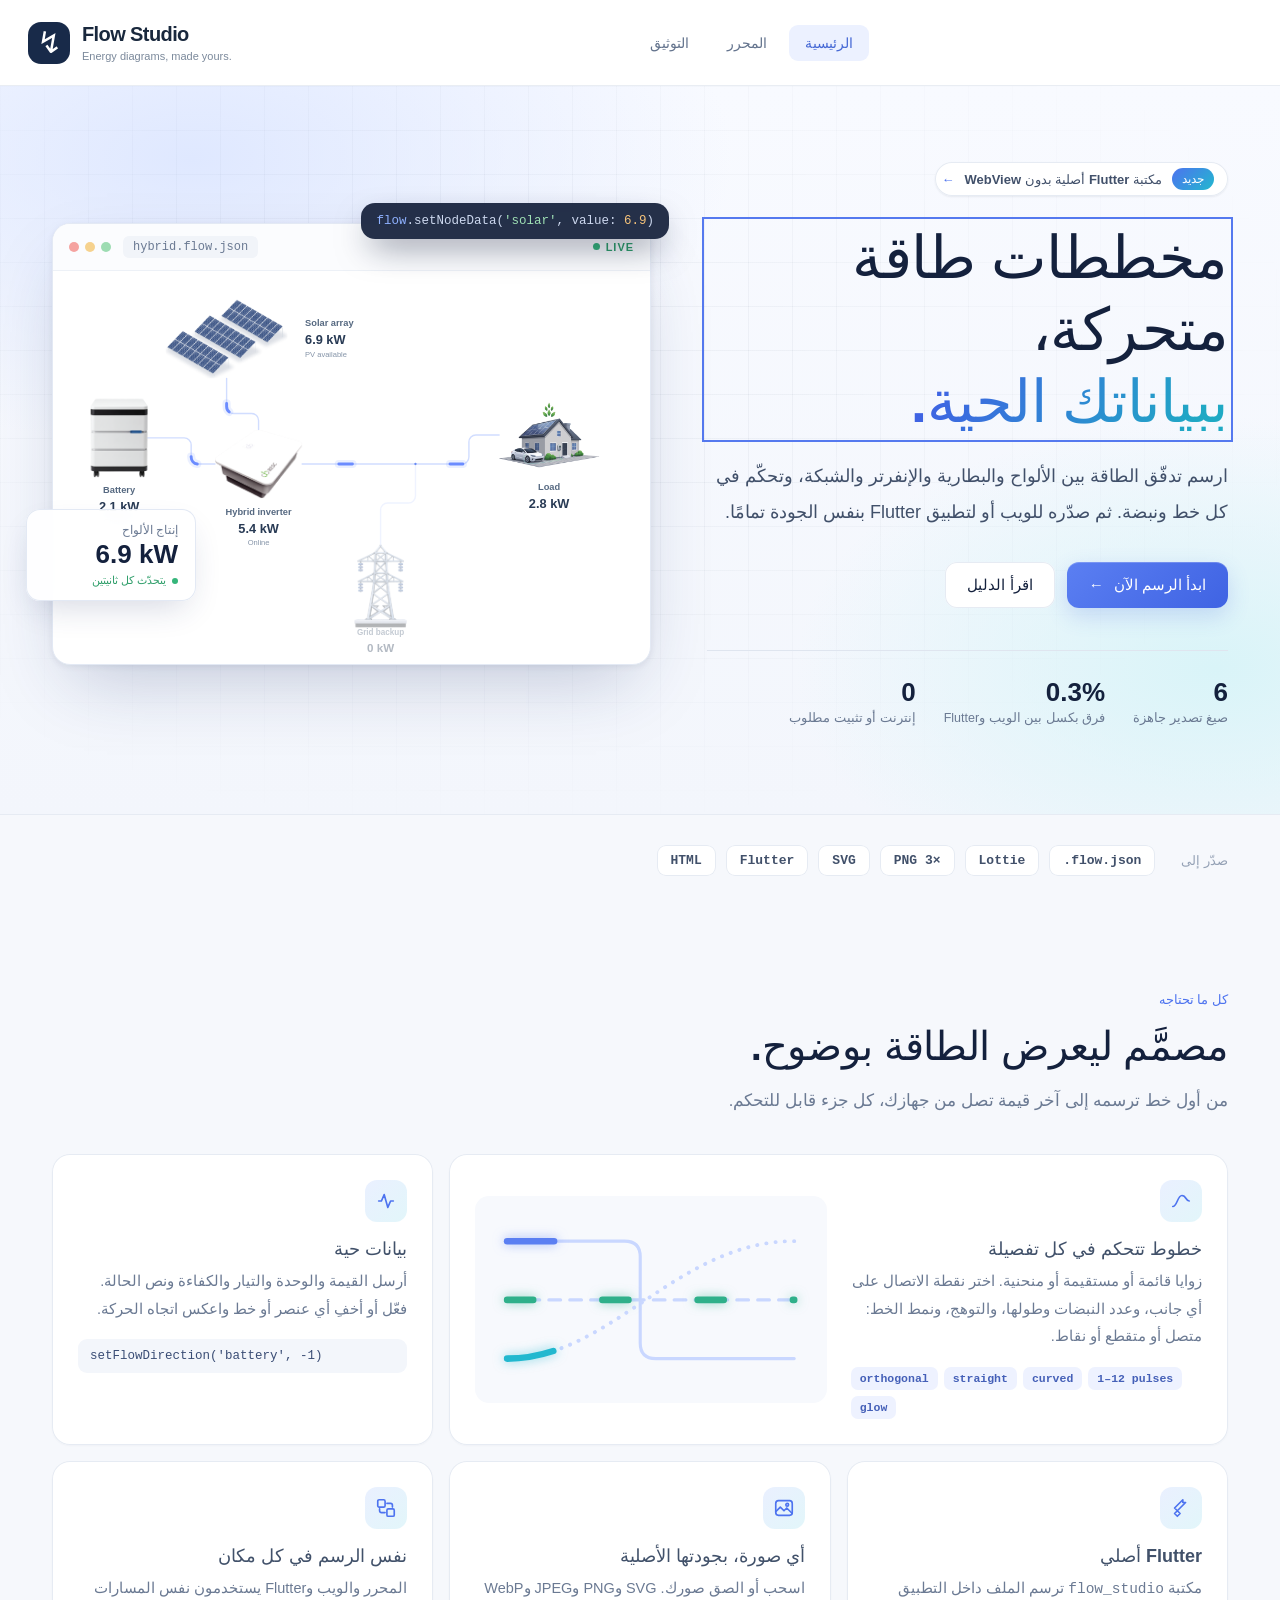
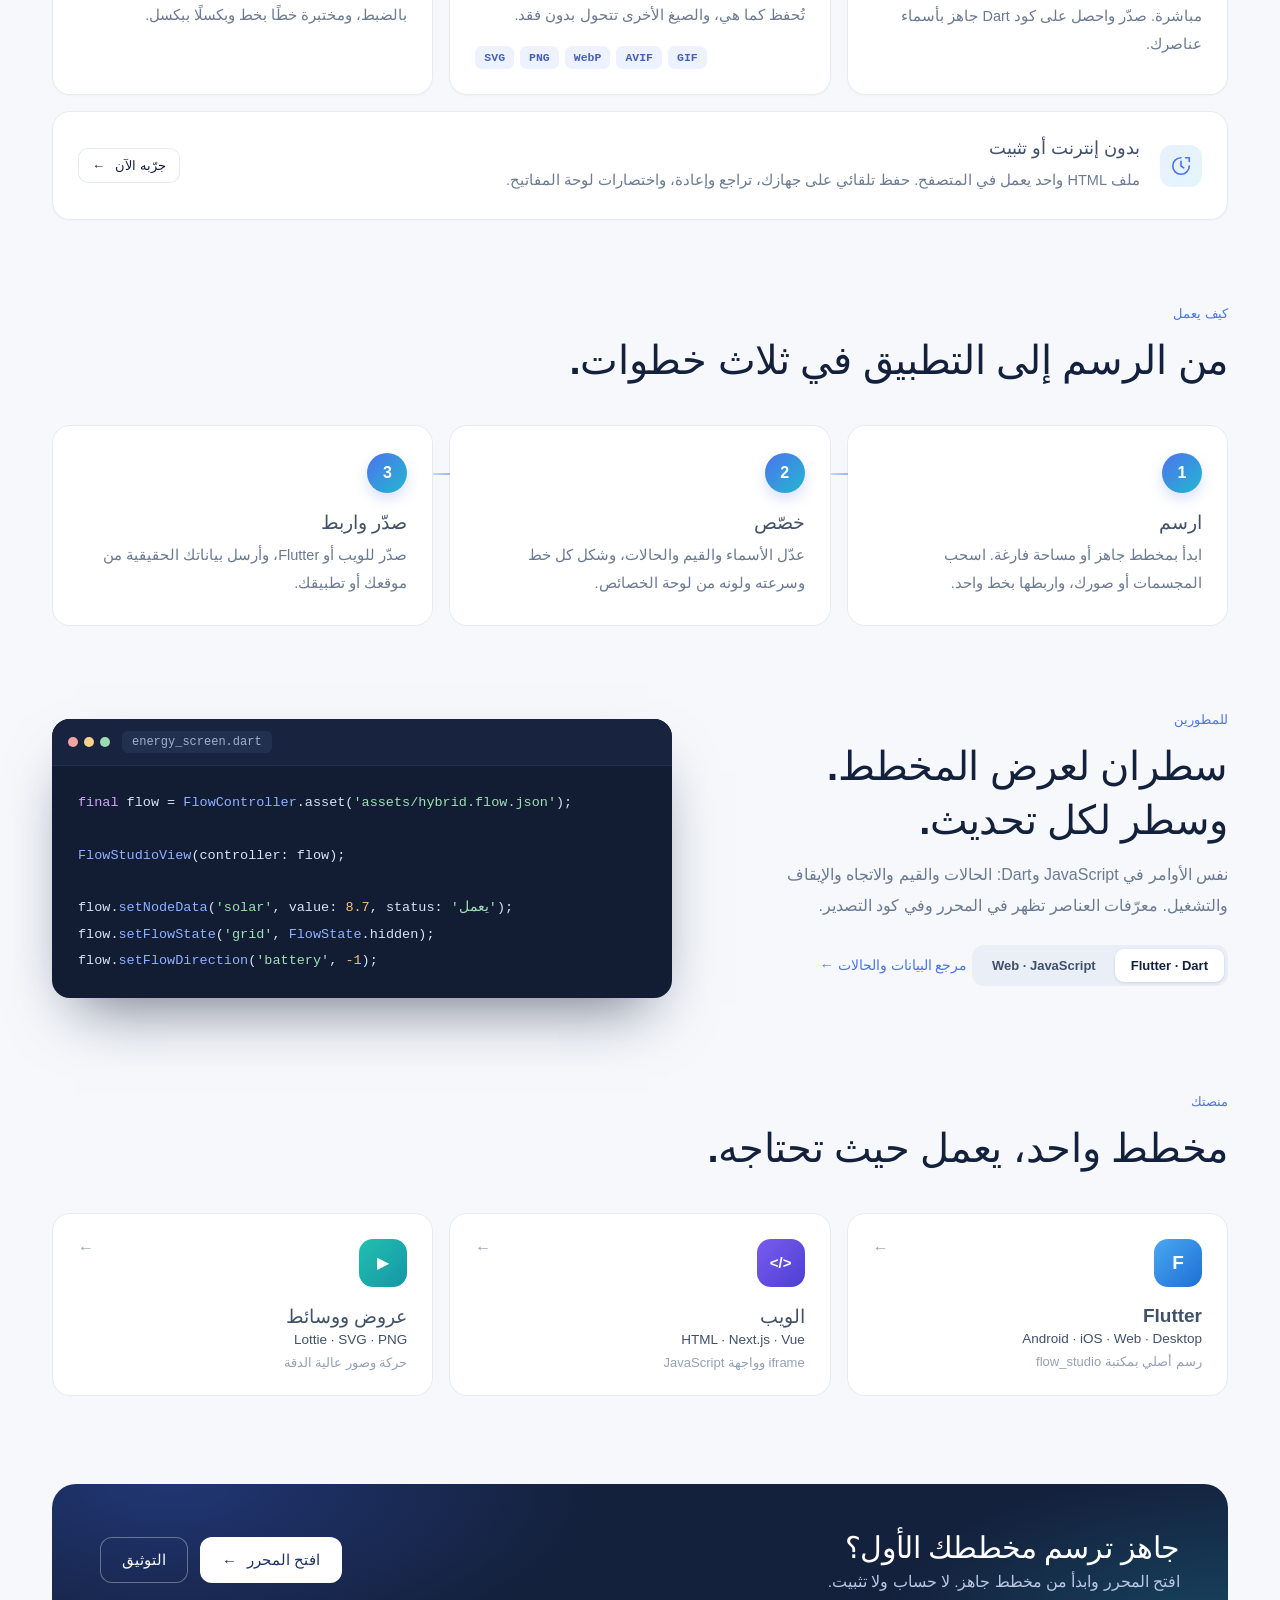
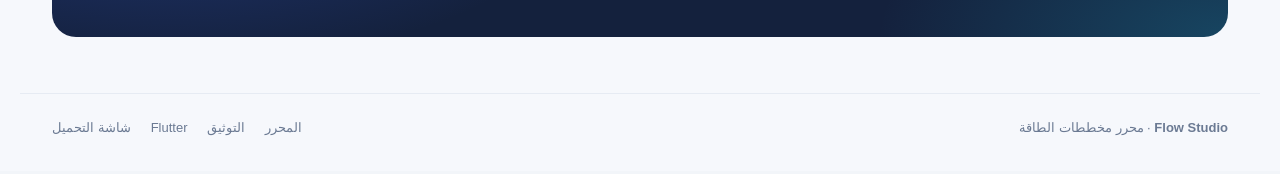
==== Flow-Studio.html @ d4673ae1 "first commit" ====
<!doctype html>
<html lang="en">
<head>
<meta charset="utf-8"><meta name="viewport" content="width=device-width,initial-scale=1">
<title>Flow Studio — Energy diagram editor</title>
<meta name="description" content="ارسم مخططات تدفق الطاقة، خصّص البيانات والحالات، وصدّرها للويب وتطبيقات Flutter.">
<style>:root{font-family:Inter,Arial,sans-serif;color:#19283d;background:#f2f5f9;font-synthesis:none;--muted:#7b899b;--blue:#5579ef;--line:#e9edf3;--shadow:0 8px 28px #2537550b}*{box-sizing:border-box}body{margin:0}button,input,select,textarea{font:inherit}button{border:0;border-radius:8px;background:#eef2f7;color:#34435a;padding:10px 14px;cursor:pointer;font-size:12px;font-weight:600;transition:background .15s}button:hover{background:#e2e8f1}button:disabled{opacity:.35;cursor:default}button.primary{background:#5579ef;color:#fff;box-shadow:0 4px 12px #5579ef29}button.primary:hover{background:#4268df}button[aria-pressed=true]{background:#e3eaff;color:#355bdd}input,select,textarea{border:1px solid #e1e7ef;border-radius:7px;padding:9px 10px;background:#fff;color:#26364d;max-width:100%;min-width:0;font-size:12px}input[type=checkbox]{accent-color:var(--blue);padding:0}input[type=color]{width:100%;height:35px;padding:4px}textarea{resize:vertical;line-height:1.65;min-height:85px}input:focus,select:focus,textarea:focus{outline:2px solid #5579ef66;outline-offset:1px}:focus-visible{outline:2px solid var(--blue);outline-offset:3px}.app-header{height:86px;background:#fff;display:flex;align-items:center;justify-content:space-between;padding:0 28px;border-bottom:1px solid var(--line);gap:20px}.brand{display:flex;gap:12px;align-items:center}.brand-mark{height:42px;width:42px;background:#182a49;color:white;display:grid;place-items:center;border-radius:13px;font-size:30px}.brand strong{display:block;font-size:20px;letter-spacing:-.6px}.brand span:not(.brand-mark){display:block;font-size:11px;color:var(--muted);margin-top:4px}.header-actions{display:flex;align-items:center;gap:10px}.save-status{font-size:11px;color:var(--muted);margin-right:8px}.workspace{display:grid;grid-template-columns:224px minmax(440px,1fr) 258px;max-width:1900px;margin:auto;min-height:calc(100vh - 86px)}.library-panel,.inspector-panel{padding:26px 18px;background:#fff}.library-panel{border-right:1px solid var(--line)}.inspector-panel{border-left:1px solid var(--line)}.panel-heading{margin:0 0 23px}.eyebrow{display:block;font-size:9px;font-weight:700;color:#8b98ab;letter-spacing:1.8px;margin-bottom:9px}h2{font-size:19px;letter-spacing:-.4px;margin:0 0 8px}h3{font-size:12px;margin:0;color:#41516a}.panel-heading p{font-size:11px;color:var(--muted);line-height:1.7;margin:0}.palette{display:grid;grid-template-columns:1fr 1fr;gap:8px}.palette-item{padding:10px 6px 8px;background:#f5f7fa;border-radius:10px;display:flex;flex-direction:column;align-items:center;gap:8px;color:#54637a;font-size:10px;min-height:93px}.palette-item:hover{background:#edf2ff}.palette-item img{width:60px;height:52px;object-fit:contain}.wide{width:100%;margin-top:9px}.subtle{background:#edf2ff;color:#5572ce}.divider{height:1px;background:var(--line);margin:23px 0}.field{display:flex;flex-direction:column;gap:7px;font-size:11px;color:#7a879b;margin-bottom:14px}.field input,.field select,.field textarea{width:100%}.section-head{display:flex;justify-content:space-between;align-items:center;margin-bottom:12px}.section-head span{background:#f0f3f7;color:#8490a1;font-size:10px;padding:3px 6px;border-radius:4px}.layer-list{display:flex;flex-direction:column;gap:3px;max-height:340px;overflow:auto}.layer-row{display:flex;align-items:center;gap:8px;background:transparent;text-align:left;padding:9px 7px;font-size:11px;font-weight:400}.layer-row.active{background:#edf2ff;color:#4466c3}.layer-dot{width:7px;height:7px;border-radius:50%;background:#7494f5;flex:none}.layer-dot.inactive{background:#a5aebd}.layer-dot.hidden{background:transparent;border:1px solid #b7c2d0}.layer-row span:last-child{margin-left:auto;color:#9ca7b7;font-size:10px}.library-note{background:#f5f7fa;border-radius:9px;padding:13px;margin-top:24px;font-size:10px;color:#7b899a;line-height:1.8}.library-note b{color:#617086;font-weight:600}.library-note p{margin:6px 0 0}.center-panel{padding:27px 24px}.canvas-heading{display:flex;justify-content:space-between;align-items:center;margin-bottom:24px}.canvas-heading .eyebrow{margin-bottom:5px}.canvas-heading input{border:0;background:transparent;font-size:22px;font-weight:700;letter-spacing:-.6px;padding:0;width:350px;max-width:100%}.offline{font-size:10px;display:flex;align-items:center;gap:6px;color:#7a889a;white-space:nowrap}.offline i{width:6px;height:6px;background:#4bb390;border-radius:50%}.canvas-tools{display:flex;align-items:center;justify-content:space-between;background:#fff;padding:11px 12px;border-radius:12px 12px 0 0;gap:10px;box-shadow:var(--shadow);border-bottom:1px solid #f0f3f7}.tool-group{display:flex;gap:6px;align-items:center}.tool-group button{padding:8px 10px;background:#f5f7fa;font-size:11px}.tool-group button[aria-pressed=true]{background:#e8eeff;color:#4266d3}.tool-separator{height:21px;width:1px;background:#e9edf3;margin:0 5px}.check{display:flex;align-items:center;gap:5px;font-size:10px;color:#7c899c;white-space:nowrap}.tool-group select{border:0;background:#f5f7fa;padding:7px 4px;font-size:10px}.stage-scroll{overflow:auto;background:#fff;min-height:260px;max-height:calc(100vh - 300px);padding:12px}.stage-size{min-width:100%;position:relative}#canvas{width:100%;height:auto;display:block;touch-action:pan-x pan-y pinch-zoom;user-select:none;overflow:visible}#canvas [data-node]{cursor:grab;touch-action:none}#canvas [data-waypoint]{touch-action:none}#canvas [data-node]:active{cursor:grabbing}#canvas [data-edge]{cursor:pointer}.canvas-footer{display:flex;align-items:center;gap:15px;font-size:10px;color:#8a97a9;background:#fff;border-radius:0 0 12px 12px;padding:11px 16px;box-shadow:var(--shadow)}.canvas-footer #hint{flex:1}.canvas-footer button{padding:4px 6px;background:transparent;font-size:10px;color:#5873bc}.feature-strip{display:flex;justify-content:space-between;gap:14px;margin-top:27px}.feature-strip>div{display:grid;grid-template-columns:26px 1fr;column-gap:9px;align-items:center}.feature-strip span{grid-row:1/3;font-size:10px;color:#7390d7;background:#e8eefb;width:26px;height:26px;display:grid;place-items:center;border-radius:8px}.feature-strip b{font-size:10px;font-weight:600;color:#6c7c93}.feature-strip small{font-size:9px;margin-top:4px;color:#97a3b3}.inspector-empty{color:#9aa6b6;text-align:center;padding:35px 10px;line-height:1.8;font-size:12px}.inspector-empty .empty-icon{display:block;font-size:36px;color:#bdc9df;margin-bottom:16px}.field-grid{display:grid;grid-template-columns:1fr 1fr;gap:0 10px}.inspector-section{border-top:1px solid var(--line);padding-top:18px;margin-top:19px}.inspector-section h3{margin-bottom:16px}.inspector-actions{display:flex;gap:7px;flex-wrap:wrap;margin-top:20px}.danger{background:#fff0ef;color:#c57368}.inspector-help{font-size:10px;color:#8c99ac;line-height:1.7}.swatch-row{display:flex;gap:6px}.state-buttons{display:flex;gap:4px;margin-bottom:16px}.state-buttons button{flex:1;padding:8px 3px;font-size:10px}.inline-info{padding:11px;background:#f6f8fc;border-radius:8px;color:#8b97aa;font-size:10px;line-height:1.7}dialog{border:0;border-radius:18px;box-shadow:0 20px 100px #15264b33;padding:26px;max-width:550px;width:calc(100% - 32px);color:#253751}dialog::backdrop{background:#14244166;backdrop-filter:blur(4px)}.dialog-head{display:flex;justify-content:space-between;align-items:flex-start;gap:16px}.dialog-head button{padding:3px 9px;font-size:20px;background:#f5f7fa}.dialog-head h2{font-size:23px}.dialog-note{font-size:12px;color:#8b98aa;line-height:1.7;margin:8px 0 18px}.export-options{display:flex;flex-direction:column;gap:8px}.export-options>button{display:flex;align-items:center;gap:13px;text-align:left;padding:13px;background:#f5f7fb}.export-options b{display:block;font-size:12px;font-weight:600}.export-options small{display:block;font-size:10px;color:#8b98ab;margin-top:5px}.export-options>button>span:last-child{margin-left:auto;color:#8b98ab}.file-badge{border-radius:8px;font-size:9px;width:43px;height:40px;display:grid;place-items:center;flex:none}.blue{background:#e6edff;color:#5579e7}.purple{background:#eee8fc;color:#8f70c0}.green{background:#e6f5ed;color:#5e9c7a}.orange{background:#fff1dd;color:#be9052}.gray{background:#e6ecf2;color:#7991ab}.cyan{background:#e0f4fa;color:#3f8fae}.code-dialog{max-width:680px}.code-dialog .code-card{margin:14px 0 0}.code-dialog .code-card pre{max-height:300px;overflow:auto}.dialog-note code{font-size:11px;background:#f0f3f7;padding:1px 5px;border-radius:4px;color:#4b5b72}.export-settings{display:grid;grid-template-columns:1fr 1fr;gap:14px;margin-top:20px}.fine-print{font-size:10px;line-height:1.75;color:#96a0af;margin:17px 0 0}.dialog-actions{display:flex;justify-content:flex-end;gap:8px;margin-top:20px}#confirm-dialog p{font-size:13px;line-height:1.7;color:#8090a3}#toast{position:fixed;bottom:24px;left:50%;transform:translate(-50%,12px);max-width:calc(100vw - 32px);padding:12px 20px;border-radius:10px;background:#213653;color:white;font-size:12px;opacity:0;pointer-events:none;transition:.2s;box-shadow:0 7px 20px #1e31452a;z-index:10}#toast.visible{opacity:1;transform:translate(-50%,0)}@media(min-width:1600px){.workspace{grid-template-columns:250px minmax(600px,1fr) 290px}.center-panel{padding:32px}.stage-scroll{max-height:none}}@media(max-width:1100px){.workspace{grid-template-columns:180px minmax(380px,1fr) 224px}.library-panel,.inspector-panel{padding:22px 13px}.center-panel{padding:23px 16px}.offline{display:none}.tool-group{gap:3px}.tool-group button{padding:8px}.feature-strip small{display:none}.canvas-footer #hint{font-size:9px}.canvas-heading input{font-size:19px;width:100%}.app-header{padding:0 20px}.save-status{display:none}}@media(max-width:860px){.workspace{grid-template-columns:170px minmax(0,1fr)}.inspector-panel{grid-column:1/-1;border-left:0;border-top:1px solid var(--line)}#inspector{max-width:650px;margin:auto}.inspector-panel .panel-heading{margin:auto auto 20px;max-width:650px}.stage-scroll{max-height:none}.feature-strip{margin-top:18px}.header-actions button{font-size:10px;padding:9px 10px}.brand span:not(.brand-mark){display:none}.brand strong{font-size:18px}.app-header{height:72px}.canvas-tools{flex-wrap:wrap}.workspace{min-height:calc(100vh - 72px)}}@media(max-width:560px){.app-header{padding:12px;height:auto;align-items:center;gap:9px;flex-wrap:wrap}.brand-mark{height:32px;width:32px;font-size:24px;border-radius:10px}.brand strong{font-size:17px}.brand{gap:8px}.header-actions{gap:4px;margin-left:auto}.header-actions button{padding:8px;font-size:9px}.workspace{display:flex;flex-direction:column}.center-panel{order:0;padding:18px 10px}.library-panel{order:1;padding:18px;border-top:1px solid var(--line);border-right:0}.inspector-panel{order:2;padding:22px 18px}.palette{grid-template-columns:repeat(4,1fr)}.palette-item{min-height:80px;padding:8px}.palette-item img{height:43px;width:50px}.library-panel .panel-heading{margin-bottom:15px}.layer-list{max-height:210px}.library-note{display:none}.canvas-heading{margin-bottom:15px}.canvas-heading input{font-size:18px}.canvas-tools{padding:9px 8px}.stage-scroll{padding:4px;min-height:0}.canvas-footer{padding:10px 9px;gap:7px}.canvas-footer #hint{line-height:1.5}.canvas-footer button{max-width:73px;line-height:1.4}.feature-strip{display:none}.field-grid{gap:0 12px}.export-options small{font-size:9px}dialog{padding:21px}.eyebrow{font-size:8px}}@media(prefers-reduced-motion:reduce){*{transition:none!important}}

/* ---------- Editor workspace: three fixed panels that scroll independently ---------- */
.workspace{grid-template-columns:252px minmax(0,1fr) 312px;max-width:none;height:calc(100vh - 86px);min-height:600px}
.library-panel,.inspector-panel{padding:0;display:flex;flex-direction:column;min-height:0}
.panel-scroll{flex:1;min-height:0;overflow:auto;padding:16px 16px 28px;scrollbar-width:thin}
.panel-tabs{display:flex;gap:2px;padding:10px 12px 0;border-bottom:1px solid var(--line);flex:none}
.panel-tabs button{flex:1;background:transparent;border-radius:8px 8px 0 0;padding:10px 6px 11px;color:#7d8aa0;font-size:12px;position:relative}
.panel-tabs button:hover{background:#f5f7fb;color:#3d4f6b}
.panel-tabs button[aria-selected=true]{color:#2f56d6}
.panel-tabs button[aria-selected=true]::after{content:"";position:absolute;left:10px;right:10px;bottom:-1px;height:2px;border-radius:2px;background:#4d73ef}
.count{display:inline-block;min-width:18px;padding:1px 5px;margin-left:3px;border-radius:9px;background:#eef2f7;color:#7d8aa0;font-size:10px}
.pane-heading{font-size:10px;letter-spacing:1.2px;text-transform:uppercase;color:#8c99ad;margin:22px 0 10px;font-weight:700}
.pane-heading:first-child{margin-top:4px}
.pane-help{font-size:11px;color:#8c99ad;line-height:1.7;margin:14px 2px 0}
.palette{gap:8px}
.palette-item{min-height:86px;border:1px solid transparent;background:#f6f8fb}
.palette-item:hover{background:#eef3ff;border-color:#d7e1ff}
.palette-item span{font-weight:600}
.dropzone{width:100%;margin-top:12px;display:grid;grid-template-columns:34px 1fr;grid-template-rows:auto auto;column-gap:10px;row-gap:3px;align-items:center;text-align:left;padding:13px;border:1.5px dashed #c8d5f3;background:#f7f9ff;color:#3d5bc5;border-radius:11px}
.dropzone:hover{background:#eef3ff;border-color:#9fb4ef}
.dropzone-icon{grid-row:1/3;width:34px;height:34px;border-radius:9px;background:#e3eaff;display:grid;place-items:center;font-size:16px}
.dropzone b{font-size:12px}.dropzone small{font-size:10px;color:#8592a8;font-weight:400;line-height:1.5}
.row-control{display:flex;gap:6px}.row-control select{flex:1;min-width:0}.row-control button{flex:none}
/* Layers */
.layer-list{max-height:none;gap:2px}
.layer-row{display:flex;align-items:center;gap:2px;border-radius:8px;padding:0}
.layer-row:hover{background:#f5f7fb}
.layer-row.active{background:#edf2ff}
.layer-state{flex:none;width:26px;height:30px;padding:0;background:transparent;display:grid;place-items:center}
.layer-state::before{content:"";width:8px;height:8px;border-radius:50%;background:#5b80f3;box-shadow:0 0 0 3px #5b80f322}
.layer-state.inactive::before{background:#a5aebd;box-shadow:none}
.layer-state.hidden::before{background:transparent;border:1.5px solid #b7c2d0;box-shadow:none}
.layer-state:hover{background:#e7edf8}
.layer-name{flex:1;min-width:0;display:flex;align-items:center;gap:7px;background:transparent;text-align:left;padding:8px 6px;font-size:12px;font-weight:500;color:#34435a}
.layer-name span:nth-child(2){flex:1;min-width:0;overflow:hidden;text-overflow:ellipsis;white-space:nowrap}
.layer-name small{color:#9ca7b7;font-size:10px;font-weight:400;max-width:70px;overflow:hidden;text-overflow:ellipsis;white-space:nowrap}
.layer-icon{color:#9fb0c9;font-size:10px;width:12px;text-align:center}
.layer-row.active .layer-name{color:#2f56d6}
/* Canvas */
.center-panel{display:flex;flex-direction:column;min-height:0;padding:14px 16px 14px;min-width:0}
.canvas-tools{flex-wrap:wrap;padding:8px 10px;border-radius:12px 12px 0 0;row-gap:8px}
.tool-group{flex-wrap:wrap}
.title-input{border:1px solid transparent;background:transparent;font-size:15px;font-weight:700;letter-spacing:-.3px;padding:6px 8px;width:260px;max-width:100%;color:#1d2c44}
.title-input:hover{border-color:#e4e9f1}.title-input:focus{background:#fff;border-color:#c9d5f5}
.tool-group button.icon,.zoom-control button{width:32px;padding:7px 0;font-size:14px}
.zoom-control{display:flex;align-items:center;gap:2px;background:#f5f7fa;border-radius:8px}
.zoom-control button{background:transparent}.zoom-control select{background:transparent;padding:7px 2px}
.stage-scroll{flex:1;min-height:0;max-height:none;position:relative;background-color:#f7f9fc;background-image:radial-gradient(#dde4ef 1px,transparent 1px);background-size:18px 18px;padding:18px}
.stage-size{background:transparent}
#canvas{box-shadow:0 1px 3px #1d2c4414,0 6px 24px #1d2c440d;border-radius:4px;background:#fff}
.stage-scroll.connecting #canvas [data-node]{cursor:crosshair}
.drop-overlay{position:absolute;inset:8px;border:2px dashed #6d8ef3;border-radius:12px;background:#eef3ffd9;display:grid;place-items:center;pointer-events:none;z-index:2}
.drop-overlay span{font-weight:700;color:#3557cf;font-size:15px}
/* Inspector */
.inspector-head{display:flex;align-items:flex-start;gap:10px;padding:18px 16px 10px;flex:none}
.inspector-heading{flex:1;min-width:0}
.inspector-heading h2{font-size:17px;margin:6px 0 3px;overflow:hidden;text-overflow:ellipsis;white-space:nowrap}
.inspector-heading p{margin:0;font-size:11px;color:var(--muted)}
.inspector-heading code{font-size:10px;background:#f0f3f7;border-radius:4px;padding:1px 5px;color:#55657c}
.kind-badge{display:inline-block;font-size:9px;font-weight:700;letter-spacing:1px;text-transform:uppercase;padding:3px 7px;border-radius:5px;background:#eef2f7;color:#7a879b}
.kind-badge[data-kind=node]{background:#e6f5ed;color:#3f8b62}.kind-badge[data-kind=edge]{background:#e8eeff;color:#4466d6}
.head-actions{display:flex;gap:5px;flex:none}
.head-actions .icon{width:32px;height:32px;padding:0;font-size:14px}
.group{padding:14px 0;border-bottom:1px solid #eef1f6}
.group:first-child{padding-top:4px}.group:last-child{border-bottom:0}
.group h3{font-size:10px;letter-spacing:1.2px;text-transform:uppercase;color:#8c99ad;margin:0 0 12px}
.group-note{font-size:10.5px;color:#93a0b2;line-height:1.65;margin:2px 0 0}
.group .field:last-child,.group .toggle:last-child{margin-bottom:0}
.field{margin-bottom:12px;color:#6d7b90;font-weight:500}
.control-label{font-size:11px;color:#6d7b90}
.unit-input{position:relative;display:flex;align-items:center}
.unit-input input{width:100%;padding-right:28px}
.unit-input i{position:absolute;right:9px;font-style:normal;font-size:10px;color:#9aa6b6;pointer-events:none}
.slider-row{display:flex;align-items:center;gap:10px}
.slider-row input[type=range]{flex:1;min-width:0;accent-color:#4d73ef;padding:0;border:0;height:22px;background:transparent}
.unit-input.small{width:84px;flex:none}
.unit-input.small input{padding:7px 26px 7px 8px}
.color-row{display:flex;gap:6px}
.color-row input[type=color]{width:42px;height:34px;flex:none;padding:3px;cursor:pointer}
.color-row input[type=text]{flex:1;font-family:ui-monospace,SFMono-Regular,Consolas,monospace;text-transform:lowercase}
.swatches{display:flex;gap:5px;flex-wrap:wrap}
.swatches button{width:20px;height:20px;padding:0;border-radius:50%;background:var(--c);box-shadow:inset 0 0 0 1px #0000001a}
.swatches button[aria-pressed=true]{box-shadow:0 0 0 2px #fff,0 0 0 4px #4d73ef}
.segmented{display:flex;background:#f1f4f8;border-radius:9px;padding:3px;gap:2px}
.segmented button{flex:1;min-width:0;background:transparent;padding:7px 4px;font-size:11px;font-weight:600;color:#6a7990;border-radius:7px;white-space:nowrap;overflow:hidden;text-overflow:ellipsis}
.segmented button:hover{color:#2f4366;background:#e7ecf3}
.segmented button[aria-pressed=true]{background:#fff;color:#2f56d6;box-shadow:0 1px 3px #1d2c4426}
.toggle{display:flex;align-items:center;gap:10px;font-size:12px;color:#3d4c63;margin:4px 0 12px;cursor:pointer}
.toggle input{position:absolute;opacity:0;width:1px;height:1px}
.toggle .switch{flex:none;width:32px;height:18px;border-radius:10px;background:#d4dbe6;position:relative;transition:background .15s}
.toggle .switch::after{content:"";position:absolute;top:2px;left:2px;width:14px;height:14px;border-radius:50%;background:#fff;box-shadow:0 1px 2px #0003;transition:transform .15s}
.toggle input:checked+.switch{background:#4d73ef}
.toggle input:checked+.switch::after{transform:translateX(14px)}
.toggle input:focus-visible+.switch{outline:2px solid var(--blue);outline-offset:2px}
.toggle small{display:block;font-size:10px;color:#93a0b2;margin-top:2px}
.button-row{display:flex;gap:6px;flex-wrap:wrap;margin-top:4px}
.button-row button{flex:1}
.asset-card{display:flex;gap:11px;align-items:center;padding:9px;border-radius:10px;background:#f6f8fb;margin-bottom:8px}
.asset-card img{width:52px;height:52px;object-fit:contain;background:#fff;border-radius:7px;flex:none;box-shadow:inset 0 0 0 1px #e6ebf2}
.asset-card b{display:block;font-size:11px;color:#3d4c63}
.asset-card small{display:block;font-size:10px;color:#8c99ad;margin-top:4px;line-height:1.5}
.asset-card .warn{color:#b26a1f;font-weight:600}
.points{list-style:none;margin:0 0 10px;padding:0;display:flex;flex-direction:column;gap:5px;max-height:260px;overflow:auto}
.points li{display:grid;grid-template-columns:20px 1fr 1fr 28px;gap:5px;align-items:center}
.points li>span{font-size:10px;color:#9aa6b6;text-align:center}
.points input{padding:6px 7px}
.points .icon{padding:5px 0;background:transparent;color:#a0aabb;font-size:15px}
.points .icon:hover{background:#fff0ef;color:#c57368}
.keys{display:grid;grid-template-columns:auto 1fr;gap:9px 12px;margin:0;font-size:11px}
.keys dt{font-family:ui-monospace,SFMono-Regular,Consolas,monospace;font-size:10px;background:#f1f4f8;border-radius:5px;padding:3px 6px;color:#4a5a72;justify-self:start}
.keys dd{margin:0;color:#6d7b90;align-self:center}
.canvas-footer{flex:none}
@media(min-width:1600px){.workspace{grid-template-columns:276px minmax(0,1fr) 340px}}
@media(max-width:1100px){.workspace{grid-template-columns:216px minmax(0,1fr) 280px}.panel-scroll{padding:14px 12px 24px}.title-input{width:180px}}
@media(max-width:860px){.workspace{grid-template-columns:200px minmax(0,1fr);height:auto;min-height:0}.center-panel{height:calc(100vh - 72px);min-height:480px}.inspector-panel{grid-column:1/-1}.library-panel{max-height:calc(100vh - 72px)}}
@media(max-width:560px){.workspace{display:flex;flex-direction:column}.center-panel{order:0;height:auto;min-height:0;padding:10px}.stage-scroll{flex:none;padding:8px;min-height:240px}.inspector-panel{order:1;border-top:1px solid var(--line)}.library-panel{order:2;max-height:none}.panel-scroll{overflow:visible}.title-input{width:100%}.canvas-tools .tool-group:first-child{width:100%}.palette{grid-template-columns:repeat(4,1fr)}}
.head-actions .icon svg{width:16px;height:16px;fill:none;stroke:currentColor;stroke-width:1.4;stroke-linecap:round;stroke-linejoin:round;display:block;margin:auto}
#toast{max-width:min(560px,calc(100vw - 32px));text-align:center;line-height:1.5}
#custom-assets-wrap .pane-heading{margin-top:22px}
</style>
<style>/* Site screens share the existing Flow Studio palette and keep the editor intact. */
[hidden]{display:none!important}.brand{text-decoration:none;color:inherit}.site-nav{display:flex;align-items:center;gap:6px;margin-inline:auto}.site-nav a{font-size:14px;color:#63738d;text-decoration:none;padding:10px 16px;border-radius:9px;white-space:nowrap}.site-nav a:hover{background:#f4f6fb;color:#294568}.site-nav a[aria-current=page]{background:#ecf1ff;color:#4568d5;font-weight:700}.app-header:has(+.loading-screen:not([hidden])){display:none}.page-kicker{display:block;letter-spacing:2px;font-size:11px;font-weight:700;color:#7d8da6;line-height:1.8}.page-button{display:inline-flex;align-items:center;justify-content:center;min-height:46px;border-radius:10px;padding:11px 24px;font-size:15px;font-weight:700;text-decoration:none;color:#3d5270;background:#edf2fa;transition:background .15s,transform .15s;border:0;cursor:pointer;line-height:1.6}.page-button.primary{background:#5579ef;color:#fff;box-shadow:0 5px 18px #5579ef24}.page-button.primary:hover{background:#4268dd;transform:translateY(-1px)}.text-link{color:#5276d4;font-size:14px;font-weight:600;text-decoration:none}.text-link:hover{text-decoration:underline}.home-flow-preview{direction:ltr;padding:12px 10px;line-height:0}.home-flow-preview svg{width:100%;height:auto;display:block}.loading-screen{min-height:100vh;display:grid;place-items:center;padding:36px 20px;background:radial-gradient(ellipse at 50% 40%,#ffffff 0%,#f1f5fb 64%)}.loading-shell{width:min(100%,390px);text-align:center}.loading-brand{display:inline-flex;align-items:center;gap:12px;direction:ltr;text-decoration:none;color:#243a59;margin-bottom:47px;font-size:23px}.loading-brand .brand-mark{width:46px;height:46px;font-size:31px}.loading-orbit{width:260px;max-width:100%;margin:0 auto 31px}.loading-orbit svg{width:100%;display:block}.loading-orbit path{stroke-width:3;stroke-linecap:round;stroke-linejoin:round}.loading-track{stroke:#d5e0f8}.loading-pulse{stroke:#6385f3;stroke-dasharray:26 300;animation:load-flow 2.5s linear infinite}.loading-orbit circle{fill:#fff;stroke:#8fa9f5;stroke-width:3}.loading-shell h1{font-size:26px;font-weight:700;line-height:1.7;margin:12px 0 9px;color:#324c71}.loading-shell #loading-message{font-size:15px;line-height:1.9;color:#8796ad;margin:0 0 26px}.loading-shell progress{appearance:none;border:0;display:block;width:100%;height:5px;border-radius:5px;background:#e6edf8;overflow:hidden}.loading-shell progress::-webkit-progress-bar{background:#e6edf8}.loading-shell progress::-webkit-progress-value{background:#7694f1;border-radius:5px;transition:width .2s}.loading-shell progress::-moz-progress-bar{background:#7694f1;border-radius:5px}.loading-meta{display:flex;align-items:center;justify-content:space-between;margin:11px 0 28px;font-size:11px;color:#9aabc2;direction:ltr}.loading-shell .page-button{margin-bottom:16px}.loading-footnote{font-size:12px;color:#9facc0;line-height:1.8;margin:0}.loading-error .loading-pulse{animation:none;stroke:#c57c68}.loading-error h1{color:#866756}.no-script{position:fixed;bottom:20px;left:20px;right:20px;background:#fff;padding:20px;font-size:16px;z-index:20;text-align:center}@keyframes load-flow{to{stroke-dashoffset:-326}}.docs-screen code:not(pre code){font-family:ui-monospace,SFMono-Regular,Consolas,monospace;font-size:.85em;background:#e9eef8;color:#5875a3;padding:2px 5px;border-radius:4px;direction:ltr;unicode-bidi:isolate;overflow-wrap:anywhere}.code-card{background:#182a43;border-radius:12px;overflow:hidden;margin:23px 0;box-shadow:0 4px 22px #1529470b;direction:ltr}.code-heading{display:flex;align-items:center;justify-content:space-between;gap:15px;padding:13px 17px;background:#1e324f;color:#829bbd}.code-heading>span{font-size:11px;font-family:ui-monospace,SFMono-Regular,Consolas,monospace}.code-heading button{font-size:11px;background:#2a4162;color:#bfd0ea;border-radius:5px;padding:7px 10px;direction:rtl;flex:none}.code-heading button:hover{background:#354f76}.code-card pre{padding:20px 22px;margin:0;overflow-x:auto;color:#c7d8ef;line-height:1.85;text-align:left;direction:ltr;tab-size:2}.code-card pre code{font-size:12px;font-family:ui-monospace,SFMono-Regular,Consolas,"DejaVu Sans Mono",monospace;white-space:pre;unicode-bidi:plaintext;line-height:1.85}.doc-source a{color:#7591c3;text-decoration:none}.doc-source a:hover{text-decoration:underline}.doc-table-wrap{overflow-x:auto;max-width:100%;margin:19px 0}.doc-table{width:100%;border-collapse:collapse;font-size:14px;line-height:1.85;text-align:right;border-radius:10px;overflow:hidden;background:#fff}.doc-table th{color:#7186a5;font-weight:600;background:#e9eff9;white-space:nowrap}.doc-table th,.doc-table td{padding:13px 16px;border-bottom:1px solid #eef2f8;vertical-align:top}.doc-table td{color:#6b7d96}.doc-table th:first-child{min-width:100px}.doc-table code{white-space:nowrap}.booting .app-header{display:none}
@media(min-width:1500px){.home-screen{padding-top:83px}.home-flow-preview{direction:ltr;padding:20px}}
@media(max-width:1150px){.site-nav a{padding:9px 11px;font-size:13px}.site-nav{margin-inline:0;gap:2px}}
@media(max-width:900px){.app-header{height:auto;min-height:80px;padding:16px 20px;flex-wrap:wrap;gap:14px}.site-nav{margin-inline-start:auto}.header-actions{width:100%;justify-content:flex-end;gap:9px}.header-actions button{font-size:12px}}
@media(max-width:650px){.app-header{padding:13px 16px;gap:10px}.site-nav a{font-size:12px;padding:8px 10px}.site-nav{margin-inline-start:auto}.brand strong{font-size:18px}.brand span:not(.brand-mark){display:none}.brand-mark{height:35px;width:35px;font-size:25px}.page-button{font-size:14px;padding:10px 21px;min-height:44px}.home-flow-preview{direction:ltr;padding:12px 5px}.code-card{margin:20px 0}.code-heading{padding:11px 13px;gap:8px}.code-heading>span{font-size:9px}.code-heading button{font-size:10px;padding:7px 8px}.code-card pre{padding:17px}.code-card pre code{font-size:11px}.doc-table{font-size:12px}.doc-table th,.doc-table td{padding:11px 12px}.doc-table th:first-child{min-width:85px}.loading-shell h1{font-size:25px}.loading-shell #loading-message{font-size:14px}.loading-brand{margin-bottom:38px}.loading-orbit{margin-bottom:24px}}
@media(max-width:400px){.app-header .brand{gap:7px}.app-header .brand strong{font-size:16px}.app-header .brand-mark{height:31px;width:31px;font-size:23px}.site-nav{gap:0}.site-nav a{font-size:11px;padding:8px 7px}.header-actions button{font-size:11px;padding:9px 12px}}
@media(prefers-reduced-motion:reduce){.loading-pulse{animation:none}.page-button{transition:none}}




/* ---------- Shared site tokens ---------- */
.lp,.dc{--ink:#14213d;--ink-2:#41506a;--soft:#6b7a93;--faint:#94a1b5;--brand:#4d73ef;--brand-2:#22b8cf;--surface:#fff;--canvas:#f6f8fc;--rule:#e6ebf3;font-family:-apple-system,BlinkMacSystemFont,"Segoe UI",Tahoma,Inter,Arial,sans-serif;color:var(--ink)}
.sr-only{position:absolute;width:1px;height:1px;overflow:hidden;clip:rect(0 0 0 0);white-space:nowrap}
.lp-btn{display:inline-flex;align-items:center;gap:10px;padding:14px 22px;border-radius:12px;font-size:15px;font-weight:700;text-decoration:none;transition:transform .15s,box-shadow .15s,background .15s;white-space:nowrap}
.lp-btn i{font-style:normal;transition:transform .15s}
.lp-btn:hover i{transform:translateX(-3px)}
.lp-btn.primary{background:linear-gradient(135deg,#5b7ff2,#3f63e3);color:#fff;box-shadow:0 8px 22px #3f63e333,inset 0 1px 0 #ffffff33}
.lp-btn.primary:hover{transform:translateY(-1px);box-shadow:0 12px 28px #3f63e344}
.lp-btn.ghost{background:#fff;color:var(--ink);box-shadow:inset 0 0 0 1px var(--rule)}
.lp-btn.ghost:hover{box-shadow:inset 0 0 0 1px #c9d4ea;background:#fafbff}
.lp-btn.light{background:#fff;color:#1d3070}.lp-btn.light:hover{transform:translateY(-1px)}
.lp-btn.outline{color:#fff;box-shadow:inset 0 0 0 1px #ffffff55}.lp-btn.outline:hover{background:#ffffff14}
.lp-btn.small{padding:10px 14px;font-size:13px;border-radius:10px}
.lp-kicker{display:inline-block;font-size:13px;font-weight:700;color:var(--brand);margin-bottom:12px}

/* ---------- Landing ---------- */
.home-screen.lp{padding:0;max-width:none;background:var(--canvas)}
.lp-hero{position:relative;overflow:hidden;background:radial-gradient(900px 480px at 15% 10%,#dfe8ff 0,transparent 60%),radial-gradient(700px 420px at 95% 80%,#d9f4f8 0,transparent 60%),linear-gradient(#f8faff,#f3f6fc);border-bottom:1px solid var(--rule)}
.lp-hero::before{content:"";position:absolute;inset:0;background-image:linear-gradient(#14213d0a 1px,transparent 1px),linear-gradient(90deg,#14213d0a 1px,transparent 1px);background-size:44px 44px;mask-image:radial-gradient(ellipse at 40% 40%,#000 25%,transparent 75%);pointer-events:none}
.lp-hero-inner{position:relative;max-width:1240px;margin:0 auto;padding:76px 32px 88px;display:grid;grid-template-columns:minmax(0,1fr) minmax(0,1.15fr);gap:56px;align-items:center}
.lp-badge{display:inline-flex;align-items:center;gap:10px;padding:6px 14px 6px 6px;border-radius:30px;background:#fff;box-shadow:0 1px 2px #14213d14,inset 0 0 0 1px var(--rule);color:var(--ink-2);font-size:13px;font-weight:600;text-decoration:none;margin-bottom:26px}
.lp-badge span{background:linear-gradient(135deg,var(--brand),var(--brand-2));color:#fff;border-radius:20px;padding:4px 10px;font-size:12px}
.lp-badge i{font-style:normal;color:var(--brand)}
.lp-hero-copy h1{font-size:clamp(36px,4.6vw,60px);line-height:1.22;letter-spacing:-.5px;margin:0 0 22px;font-weight:800;color:var(--ink)}
.lp-accent{background:linear-gradient(120deg,#3f63e3 10%,#1fa9c4 90%);-webkit-background-clip:text;background-clip:text;color:transparent}
.lp-lead{font-size:18px;line-height:1.95;color:var(--ink-2);margin:0 0 32px;max-width:560px}
.lp-actions{display:flex;gap:12px;flex-wrap:wrap}
.lp-proof{list-style:none;margin:42px 0 0;padding:26px 0 0;border-top:1px solid #dfe5ef;display:grid;grid-template-columns:repeat(3,auto);gap:28px;justify-content:start}
.lp-proof b{display:block;font-size:26px;font-weight:800;color:var(--ink);line-height:1.2}
.lp-proof span{font-size:12.5px;color:var(--soft)}
.lp-stage{position:relative}
.lp-window{background:#fff;border-radius:18px;box-shadow:0 1px 0 #ffffff inset,0 30px 70px -20px #1c2f6640,0 2px 6px #14213d12;overflow:hidden;border:1px solid #e3e9f4}
.lp-window-bar{display:flex;align-items:center;gap:12px;padding:12px 16px;border-bottom:1px solid #edf1f7;background:#fbfcfe}
.lp-dots{display:flex;gap:6px}.lp-dots i{width:10px;height:10px;border-radius:50%;background:#e1e6ef}
.lp-dots i:first-child{background:#f5a3a0}.lp-dots i:nth-child(2){background:#f6d28e}.lp-dots i:nth-child(3){background:#9ddcb2}
.lp-file{font:12px ui-monospace,SFMono-Regular,Consolas,monospace;color:var(--soft);background:#f1f4f9;padding:4px 10px;border-radius:6px}
.lp-live{margin-inline-start:auto;font-size:11px;font-weight:800;letter-spacing:1px;color:#2f9e6a;display:flex;align-items:center;gap:6px}
.lp-live i{width:7px;height:7px;border-radius:50%;background:#35b57a;box-shadow:0 0 0 0 #35b57a88;animation:lp-ping 2s infinite}
@keyframes lp-ping{70%{box-shadow:0 0 0 7px #35b57a00}100%{box-shadow:0 0 0 0 #35b57a00}}
.lp-preview{padding:10px 8px 6px}.lp-preview svg{width:100%;height:auto;display:block}
.lp-preview [data-label] text{transition:opacity .2s}
.lp-float{position:absolute;background:#ffffffeb;backdrop-filter:blur(8px);border-radius:14px;box-shadow:0 14px 34px -10px #1c2f6633,inset 0 0 0 1px #e3e9f4}
.lp-float-data{left:-26px;bottom:64px;padding:14px 18px;min-width:170px}
.lp-float-data>span{display:block;font-size:12px;color:var(--soft);margin-bottom:2px}
.lp-float-data b{font-size:26px;font-weight:800;color:var(--ink)}
.lp-float-data small{display:flex;align-items:center;gap:6px;font-size:11px;color:#2f9e6a;margin-top:4px}
.lp-float-data small i{width:6px;height:6px;border-radius:50%;background:#35b57a}
.lp-float-data.pulse b{animation:lp-flash .6s}
@keyframes lp-flash{0%{color:#3f63e3}100%{color:var(--ink)}}
.lp-float-code{right:-18px;top:-20px;padding:11px 15px;font:12.5px ui-monospace,SFMono-Regular,Consolas,monospace;color:#cdd8ef;background:#16223dee;box-shadow:0 14px 34px -10px #0b1530aa}
.tok-fn{color:#8fb1ff}.tok-str{color:#9fe0b5}.tok-num{color:#f6c37a}.tok-kw{color:#d6a5ff}.tok-cm{color:#6f7f9c}
.lp-formats{max-width:1240px;margin:0 auto;padding:30px 32px;display:flex;align-items:center;gap:26px;flex-wrap:wrap}
.lp-formats>span{font-size:13px;color:var(--faint);font-weight:600}
.lp-formats ul{list-style:none;margin:0;padding:0;display:flex;gap:10px;flex-wrap:wrap}
.lp-formats li{font:600 13px ui-monospace,SFMono-Regular,Consolas,monospace;color:var(--ink-2);padding:8px 14px;border-radius:9px;background:#fff;box-shadow:inset 0 0 0 1px var(--rule)}
.lp-section{max-width:1240px;margin:0 auto;padding:84px 32px 0}
.lp-heading{max-width:780px;margin-bottom:38px}
.lp-heading h2,.lp-code h2{font-size:clamp(28px,3.2vw,40px);line-height:1.35;margin:0 0 12px;font-weight:800;letter-spacing:-.3px}
.lp-heading p{font-size:16.5px;color:var(--soft);line-height:1.9;margin:0}
.lp-bento{display:grid;grid-template-columns:repeat(3,1fr);gap:16px}
.lp-card{background:#fff;border-radius:18px;padding:26px;box-shadow:inset 0 0 0 1px var(--rule),0 1px 2px #14213d08;transition:box-shadow .2s,transform .2s}
.lp-card:hover{box-shadow:inset 0 0 0 1px #d3ddf0,0 16px 34px -18px #1c2f6633;transform:translateY(-2px)}
.lp-card-wide{grid-column:span 2;display:grid;grid-template-columns:1fr 1fr;gap:24px;align-items:center}
.lp-card h3{font-size:18px;margin:16px 0 8px;font-weight:800}
.lp-card p{font-size:14.5px;line-height:1.9;color:var(--soft);margin:0}
.lp-icon{width:42px;height:42px;border-radius:12px;display:grid;place-items:center;background:linear-gradient(135deg,#eaf0ff,#e2f6fa);color:var(--brand)}
.lp-icon svg{width:22px;height:22px;fill:none;stroke:currentColor;stroke-width:1.8;stroke-linecap:round;stroke-linejoin:round}
.lp-tags{display:flex;flex-wrap:wrap;gap:6px;margin-top:16px}
.lp-tags span{font:600 11.5px ui-monospace,SFMono-Regular,Consolas,monospace;color:#4560b8;background:#eef2ff;padding:5px 9px;border-radius:7px}
.lp-snippet{display:block;margin-top:16px;font:12.5px ui-monospace,SFMono-Regular,Consolas,monospace;background:#f3f6fb;color:#3a4d75;padding:10px 12px;border-radius:9px;text-align:left}
.lp-lines-demo{width:100%;height:auto;background:#f7f9fd;border-radius:14px;padding:6px}
.lp-lines-demo path{fill:none;stroke-linecap:round;stroke-linejoin:round}
.lp-lines-demo .track{stroke:#c9d7ff;stroke-width:2.4}
.lp-lines-demo .track.dashed{stroke-dasharray:9 7}.lp-lines-demo .track.dotted{stroke-dasharray:.1 7;stroke-width:3}
.lp-lines-demo .pulse{stroke:#5b7ff2;stroke-width:5;stroke-dasharray:36 400;animation:lp-dash 3s linear infinite;filter:drop-shadow(0 0 4px #5b7ff288)}
.lp-lines-demo .pulse.two{stroke:#2fb08a;stroke-dasharray:20 53;animation-duration:2.4s;filter:drop-shadow(0 0 4px #2fb08a88)}
.lp-lines-demo .pulse.three{stroke:#22b8cf;animation-duration:3.6s;filter:drop-shadow(0 0 4px #22b8cf88)}
@keyframes lp-dash{to{stroke-dashoffset:-436}}
.lp-steps{list-style:none;margin:0;padding:0;display:grid;grid-template-columns:repeat(3,1fr);gap:16px;position:relative}
.lp-steps li{position:relative;background:#fff;border-radius:18px;padding:28px 26px;box-shadow:inset 0 0 0 1px var(--rule)}
.lp-steps li:not(:last-child)::after{content:"";position:absolute;top:48px;left:-17px;width:18px;height:2px;background:linear-gradient(90deg,#c9d6f6,#9fb4ef)}
.lp-step-num{width:40px;height:40px;border-radius:50%;display:grid;place-items:center;font-weight:800;color:#fff;background:linear-gradient(135deg,var(--brand),var(--brand-2));box-shadow:0 6px 14px #3f63e333}
.lp-steps h3{font-size:19px;margin:18px 0 8px;font-weight:800}
.lp-steps p{font-size:14.5px;line-height:1.9;color:var(--soft);margin:0}
.lp-code{display:grid;grid-template-columns:minmax(0,.9fr) minmax(0,1.1fr);gap:48px;align-items:center}
.lp-code-copy p{font-size:16px;line-height:1.95;color:var(--soft);margin:0 0 24px}
.lp-code-tabs{display:inline-flex;background:#e9eef7;border-radius:12px;padding:4px;gap:3px;margin-bottom:22px}
.lp-code-tabs button{background:transparent;border-radius:9px;padding:9px 16px;font-size:13px;color:var(--ink-2);direction:ltr}
.lp-code-tabs button[aria-selected=true]{background:#fff;color:var(--ink);box-shadow:0 1px 3px #14213d1f}
.lp-code-window{background:#121c33;border-radius:18px;overflow:hidden;box-shadow:0 30px 60px -24px #0b153099}
.lp-code-window .lp-window-bar{background:#17233f;border-color:#22304f}
.lp-code-window .lp-file{background:#22304f;color:#9fb0cf}
.lp-code-window pre{margin:0;padding:24px 26px;overflow-x:auto;color:#d8e2f5;font:13.5px/1.95 ui-monospace,SFMono-Regular,Consolas,monospace;text-align:left;min-height:228px}
.text-link{color:var(--brand);font-weight:700;text-decoration:none;font-size:14px}.text-link:hover{text-decoration:underline}
.lp-platforms{display:grid;grid-template-columns:repeat(3,1fr);gap:16px}
.lp-platform{position:relative;display:block;text-decoration:none;color:inherit;background:#fff;border-radius:18px;padding:26px;box-shadow:inset 0 0 0 1px var(--rule);transition:box-shadow .2s,transform .2s}
.lp-platform:hover{transform:translateY(-2px);box-shadow:inset 0 0 0 1px #c9d6f2,0 16px 34px -18px #1c2f6633}
.lp-platform-mark{width:48px;height:48px;border-radius:14px;display:grid;place-items:center;font-weight:800;font-size:19px;color:#fff;direction:ltr}
.lp-platform-mark.flutter{background:linear-gradient(135deg,#4aa8f0,#1d6fd6)}.lp-platform-mark.web{background:linear-gradient(135deg,#7a5cf0,#4d3fd1);font-size:15px}.lp-platform-mark.media{background:linear-gradient(135deg,#21c1b0,#1595a6);font-size:16px}
.lp-platform h3{font-size:19px;margin:18px 0 4px;font-weight:800}
.lp-platform p{margin:0;font-size:13.5px;color:var(--ink-2);direction:ltr;text-align:right}
.lp-platform small{display:block;font-size:13px;color:var(--faint);margin-top:8px}
.lp-platform>i{position:absolute;top:26px;left:26px;font-style:normal;color:var(--faint);transition:transform .15s,color .15s}
.lp-platform:hover>i{color:var(--brand);transform:translateX(-3px)}
.lp-cta{max-width:1176px;margin:88px auto 0;padding:46px 48px;border-radius:24px;background:radial-gradient(600px 260px at 10% 0,#3a5fe055,transparent 70%),radial-gradient(500px 240px at 100% 100%,#1fa9c444,transparent 70%),#14213d;color:#fff;display:flex;align-items:center;justify-content:space-between;gap:28px;flex-wrap:wrap}
.lp-cta h2{font-size:30px;margin:0 0 8px;font-weight:800}
.lp-cta p{margin:0;color:#b9c6e2;font-size:15.5px}
.lp-footer{max-width:1240px;margin:56px auto 0;padding:26px 32px 36px;border-top:1px solid var(--rule);display:flex;justify-content:space-between;align-items:center;gap:16px;flex-wrap:wrap;font-size:13px;color:var(--soft)}
.lp-footer nav{display:flex;gap:20px}.lp-footer a{color:var(--soft);text-decoration:none}.lp-footer a:hover{color:var(--brand)}
@media(max-width:1100px){.lp-hero-inner{grid-template-columns:1fr;gap:64px;padding:56px 28px 72px}.lp-hero-copy{max-width:680px}.lp-stage{max-width:760px;margin:0 22px}.lp-bento{grid-template-columns:1fr 1fr}.lp-card-wide{grid-column:1/-1}.lp-code{grid-template-columns:1fr}}
@media(max-width:720px){.lp-hero-inner{padding:40px 16px 56px;gap:48px}.lp-stage{margin:0}.lp-lead{font-size:16px}.lp-proof{grid-template-columns:1fr 1fr 1fr;gap:14px}.lp-proof b{font-size:21px}.lp-proof span{font-size:11.5px}.lp-float-data{left:8px;bottom:-30px;padding:10px 14px;min-width:0}.lp-float-data b{font-size:20px}.lp-float-code{right:8px;top:-22px;font-size:11px;max-width:calc(100% - 16px);overflow:hidden;text-overflow:ellipsis;white-space:nowrap}
 .lp-formats,.lp-section{padding-left:16px;padding-right:16px}.lp-section{padding-top:64px}.lp-bento,.lp-steps,.lp-platforms{grid-template-columns:1fr}.lp-card-wide{grid-template-columns:1fr}.lp-steps li:not(:last-child)::after{display:none}.lp-cta{margin:64px 16px 0;padding:32px 22px}.lp-cta h2{font-size:24px}.lp-footer{padding:22px 16px 30px}.lp-code-window pre{font-size:12px;padding:18px}.lp-btn{padding:13px 18px}}
@media(prefers-reduced-motion:reduce){.lp-lines-demo .pulse,.lp-live i{animation:none}.lp-btn,.lp-card,.lp-platform{transition:none}}

/* ---------- Docs ---------- */
.docs-screen.dc{display:grid;grid-template-columns:268px minmax(0,1fr);gap:0;max-width:1320px;margin:0 auto;padding:0;background:transparent}
.dc-sidebar{position:sticky;top:0;align-self:start;height:calc(100vh - 86px);overflow:auto;padding:30px 22px 30px 18px;border-inline-end:1px solid var(--rule);scrollbar-width:thin}
.dc-search{display:flex;align-items:center;gap:8px;background:#fff;border-radius:11px;padding:0 12px;box-shadow:inset 0 0 0 1px var(--rule);margin-bottom:22px}
.dc-search svg{width:17px;height:17px;fill:none;stroke:var(--faint);stroke-width:2;stroke-linecap:round;flex:none}
.dc-search input{border:0;background:transparent;padding:11px 0;font-size:14px;width:100%;outline:none;font-family:inherit}
.dc-search:focus-within{box-shadow:inset 0 0 0 2px #a9bcf3}
.dc-search-empty{font-size:13px;color:var(--faint);margin:-8px 4px 14px}
.dc-nav{display:flex;flex-direction:column;gap:2px}
.dc-nav-group{font-size:12px;font-weight:700;color:var(--faint);margin:16px 10px 6px}
.dc-nav-group:first-child{margin-top:0}
.dc-nav a{display:flex;align-items:center;gap:10px;padding:9px 10px;border-radius:10px;color:var(--ink-2);text-decoration:none;font-size:14.5px;font-weight:500}
.dc-nav a:hover{background:#eef2f9;color:var(--ink)}
.dc-nav a[aria-current]{background:#e8eeff;color:#2f56d6;font-weight:700}
.dc-nav-icon{width:28px;height:28px;border-radius:8px;background:#f0f3f9;display:grid;place-items:center;flex:none;color:var(--soft)}
.dc-nav-icon svg{width:16px;height:16px;fill:none;stroke:currentColor;stroke-width:1.8;stroke-linecap:round;stroke-linejoin:round}
.dc-nav a[aria-current] .dc-nav-icon{background:#fff;color:#2f56d6}
.dc-side-card{margin-top:26px;padding:18px;border-radius:14px;background:linear-gradient(135deg,#eef3ff,#e9f8fb);font-size:13px;line-height:1.85;color:var(--ink-2)}
.dc-side-card>b{display:block;font-size:14px;color:var(--ink);margin-bottom:4px}
.dc-side-card p{margin:0 0 14px}
.dc-content{padding:44px 56px 0;min-width:0;max-width:900px}
.dc-hero{padding-bottom:36px;border-bottom:1px solid var(--rule);margin-bottom:12px}
.dc-crumb{font-size:13px;font-weight:700;color:var(--brand)}
.dc-hero h1{font-size:clamp(30px,3.6vw,44px);margin:10px 0 12px;font-weight:800;letter-spacing:-.3px}
.dc-hero>p{font-size:17px;color:var(--soft);line-height:1.9;margin:0 0 28px}
.dc-quick{display:grid;grid-template-columns:repeat(4,1fr);gap:12px}
.dc-quick a{display:block;padding:16px;border-radius:14px;background:#fff;box-shadow:inset 0 0 0 1px var(--rule);text-decoration:none;color:inherit;transition:box-shadow .15s,transform .15s}
.dc-quick a:hover{transform:translateY(-2px);box-shadow:inset 0 0 0 1px #c9d6f2,0 12px 26px -16px #1c2f6644}
.dc-quick b{display:block;margin:12px 0 3px;font-size:15px}
.dc-quick small{font-size:12.5px;color:var(--soft)}
.dc-quick .dc-nav-icon{background:linear-gradient(135deg,#eaf0ff,#e2f6fa);color:var(--brand);width:34px;height:34px}
.dc .doc-section{padding:44px 0 8px;border-bottom:1px solid var(--rule);scroll-margin-top:12px}
.dc .doc-section:last-of-type{border-bottom:0}
.dc-section-head{margin-bottom:22px}
.dc-eyebrow{font-size:12.5px;font-weight:700;color:var(--brand)}
.dc-section-head h2{font-size:clamp(24px,2.6vw,30px);margin:6px 0 10px;font-weight:800;outline:none}
.dc-lead{font-size:16.5px;color:var(--soft);line-height:1.9;margin:0}
.dc .doc-section>p{font-size:15.5px;line-height:2;color:var(--ink-2);margin:0 0 16px}
.dc .doc-section h3{font-size:18px;font-weight:800;margin:30px 0 10px;color:var(--ink)}
.dc code{font:13px ui-monospace,SFMono-Regular,Consolas,monospace;background:#eef2f8;color:#34487a;padding:2px 6px;border-radius:6px}
.dc .code-card code{background:none;padding:0;color:inherit}
.dc kbd{font:12px ui-monospace,SFMono-Regular,Consolas,monospace;background:#fff;border-radius:6px;padding:2px 7px;box-shadow:inset 0 0 0 1px #d6deea,0 1px 0 #d6deea;color:var(--ink-2);white-space:nowrap}
.dc .code-card{border-radius:14px;margin:18px 0;box-shadow:0 18px 40px -26px #0b153099;background:#121c33}
.dc .code-heading{background:#17233f;color:#8ea2c6}
.dc .code-heading button{background:#22304f;color:#c5d3ee}
.dc .code-card pre{color:#d8e2f5}
.dc-steps{list-style:none;counter-reset:step;margin:0 0 8px;padding:0}
.dc-steps li{counter-increment:step;position:relative;padding:0 56px 26px 0}
.dc-steps li::before{content:counter(step);position:absolute;right:0;top:0;width:36px;height:36px;border-radius:50%;display:grid;place-items:center;font-weight:800;color:#fff;background:linear-gradient(135deg,var(--brand),var(--brand-2));font-size:14px}
.dc-steps li:not(:last-child)::after{content:"";position:absolute;right:17px;top:42px;bottom:4px;width:2px;background:#dde5f3}
.dc-steps h3{margin:5px 0 4px!important;font-size:17px!important}
.dc-steps p{margin:0;font-size:15px;line-height:1.95;color:var(--ink-2)}
.dc-steps.compact li{padding-bottom:18px}
.dc-callout{display:flex;gap:14px;padding:18px 20px;border-radius:14px;margin:22px 0;background:#eef3ff;box-shadow:inset 0 0 0 1px #d9e3fd}
.dc-callout-icon{width:26px;height:26px;border-radius:50%;flex:none;display:grid;place-items:center;font-weight:800;font-size:13px;color:#fff;background:#4d73ef;font-family:Georgia,serif}
.dc-callout b{display:block;font-size:15px;margin-bottom:3px}
.dc-callout p{margin:0;font-size:14.5px;line-height:1.9;color:var(--ink-2)}
.dc-callout.tip{background:#eaf8f1;box-shadow:inset 0 0 0 1px #cdeedd}.dc-callout.tip .dc-callout-icon{background:#2f9e6a;font-family:inherit}
.dc-callout.warn{background:#fff6e8;box-shadow:inset 0 0 0 1px #f6e2bf}.dc-callout.warn .dc-callout-icon{background:#d9902a}
.dc .doc-table-wrap{border-radius:14px;box-shadow:inset 0 0 0 1px var(--rule);overflow:auto;margin:16px 0 8px;background:#fff}
.dc .doc-table{width:100%;border-collapse:collapse;font-size:14px}
.dc .doc-table th{background:#f6f8fc;color:var(--soft);font-weight:700;font-size:12.5px;text-align:right;padding:12px 16px;border-bottom:1px solid var(--rule)}
.dc .doc-table td{padding:12px 16px;border-bottom:1px solid #eef2f7;color:var(--ink-2);line-height:1.8;vertical-align:top}
.dc .doc-table tr:last-child td{border-bottom:0}
.dc .doc-table td[rowspan]{font-weight:700;color:var(--ink);background:#fbfcfe;border-inline-end:1px solid #eef2f7}
.dc-keys{display:grid;grid-template-columns:auto 1fr;gap:12px 18px;margin:12px 0 0;font-size:14.5px;align-items:center}
.dc-keys dt{justify-self:start}.dc-keys dd{margin:0;color:var(--ink-2)}
.dc-tabs{display:inline-flex;background:#e9eef7;border-radius:12px;padding:4px;gap:3px;margin:0 0 22px}
.dc-tabs button{background:transparent;border-radius:9px;padding:9px 16px;font-size:14px;color:var(--ink-2);font-family:inherit}
.dc-tabs button small{font-size:11px;color:#2f9e6a;background:#e3f6ec;border-radius:6px;padding:2px 6px;margin-inline-start:4px}
.dc-tabs button[aria-selected=true]{background:#fff;color:var(--ink);box-shadow:0 1px 3px #14213d1f}
.dc-states{display:grid;grid-template-columns:repeat(3,1fr);gap:12px;margin:6px 0 10px}
.dc-states>div{background:#fff;border-radius:14px;padding:16px;box-shadow:inset 0 0 0 1px var(--rule)}
.dc-states b{font:700 14px ui-monospace,SFMono-Regular,Consolas,monospace;display:block;margin:10px 0 4px}
.dc-states p{margin:0;font-size:13.5px;color:var(--soft);line-height:1.8}
.dc-state{display:block;width:44px;height:6px;border-radius:4px;background:linear-gradient(90deg,#c9d7ff 0 30%,#5b7ff2 30% 60%,#c9d7ff 60%)}
.dc-state.inactive{background:#c9d7ff;opacity:.5}.dc-state.hidden{background:none;box-shadow:inset 0 0 0 1px #c7d0de;height:6px}
.dc-formats{display:grid;grid-template-columns:repeat(3,1fr);gap:12px;margin:6px 0 10px}
.dc-formats article{background:#fff;border-radius:14px;padding:18px;box-shadow:inset 0 0 0 1px var(--rule)}
.dc-format{display:inline-block;font:700 12px ui-monospace,SFMono-Regular,Consolas,monospace;padding:5px 9px;border-radius:7px;background:#f0f3f8;color:var(--ink-2);direction:ltr}
.dc-format.live{background:#e8eeff;color:#2f56d6}
.dc-formats h3{font-size:15.5px!important;margin:12px 0 4px!important}
.dc-formats p{margin:0;font-size:13.5px;color:var(--soft);line-height:1.8}
.dc-formats small{display:inline-block;margin-top:10px;font-size:12px;color:var(--faint)}
.dc-formats small.yes{color:#2f9e6a;font-weight:700}
.dc-final{display:flex;align-items:center;justify-content:space-between;gap:20px;flex-wrap:wrap;margin:34px 0 20px;padding:26px 28px;border-radius:18px;background:radial-gradient(400px 200px at 0 0,#3a5fe055,transparent 70%),#14213d;color:#fff}
.dc-final h3{color:#fff!important;margin:0 0 4px!important;font-size:20px!important}
.dc-final p{margin:0;color:#b9c6e2;font-size:14.5px}
.dc .doc-source{font-size:13px!important;color:var(--faint)!important}
.dc .doc-source a{color:var(--brand)}
.dc .lp-footer{padding-left:0;padding-right:0;margin-top:30px}
@media(max-width:1100px){.dc-content{padding:36px 32px 0}.dc-quick{grid-template-columns:1fr 1fr}}
@media(max-width:860px){.docs-screen.dc{grid-template-columns:1fr}.dc-sidebar{position:sticky;top:0;z-index:3;height:auto;overflow:visible;padding:12px 16px;border:0;border-bottom:1px solid var(--rule);background:#f6f8fcf2;backdrop-filter:blur(8px)}.dc-search{margin-bottom:10px}.dc-nav{flex-direction:row;overflow-x:auto;gap:6px;scrollbar-width:none}.dc-nav::-webkit-scrollbar{display:none}.dc-nav-group,.dc-side-card,.dc-nav-icon{display:none}.dc-nav a{white-space:nowrap;background:#fff;box-shadow:inset 0 0 0 1px var(--rule);font-size:13.5px;padding:8px 13px}.dc-content{padding:28px 16px 0;max-width:none}.dc .doc-section{scroll-margin-top:120px}}
@media(max-width:560px){.dc-quick,.dc-states,.dc-formats{grid-template-columns:1fr}.dc-steps li{padding-right:48px}.dc-tabs{display:flex}.dc-tabs button{flex:1;padding:9px 8px;font-size:13px}.dc-callout{padding:15px}.dc-final{padding:22px}}
.lp-float-data{direction:rtl}
.lp-card-strip{grid-column:1/-1;display:flex;align-items:center;gap:20px}
.lp-card-strip h3{margin-top:0}.lp-card-strip>div{flex:1}.lp-card-strip .lp-btn{flex:none}
@media(max-width:720px){.lp-card-strip{flex-wrap:wrap}.lp-card-strip>div{flex-basis:100%}}
@media(max-width:860px){.docs-screen.dc{grid-template-columns:minmax(0,1fr)}.dc-content{width:100%}}
</style>
</head>
<body class="booting" data-current-screen="loading">
<script>window.addEventListener("error",function(e){if(e.target&&e.target.tagName==="SCRIPT"){var m=document.getElementById("loading-message"),r=document.getElementById("loading-retry");if(m)m.textContent="تعذّر تحميل أحد ملفات المشروع. أعد فتح الملف أو حاول مرة أخرى.";if(r)r.hidden=false;}} ,true);</script>
<header class="app-header" id="site-header" hidden>
 <a class="brand" href="#home" aria-label="Flow Studio الرئيسية"><span class="brand-mark">↯</span><div><strong>Flow Studio</strong><span>Energy diagrams, made yours.</span></div></a>
 <nav class="site-nav" aria-label="التنقل الرئيسي" dir="rtl"><a href="#home" data-screen-link="home">الرئيسية</a><a href="#editor" data-screen-link="editor">المحرر</a><a href="#docs" data-screen-link="docs">التوثيق</a></nav>
 <div class="header-actions" id="editor-header-actions" hidden><span id="save-status" class="save-status">Local project</span><button id="open-project">Open project</button><button id="save-project">Save project</button><button id="export-open" class="primary">Export ↗</button></div>
</header>
<section id="screen-loading" data-screen="loading" class="loading-screen" aria-labelledby="loading-heading" lang="ar" dir="rtl">
 <div class="loading-shell">
  <a class="loading-brand" href="#home" aria-label="Flow Studio الرئيسية"><span class="brand-mark">↯</span><strong>Flow Studio</strong></a>
  <div class="loading-orbit" aria-hidden="true"><svg viewBox="0 0 280 100" fill="none"><path class="loading-track" d="M20 50H88Q100 50 100 38V30Q100 18 112 18H168Q180 18 180 30V70Q180 82 192 82H248Q260 82 260 70V50"/><path class="loading-pulse" d="M20 50H88Q100 50 100 38V30Q100 18 112 18H168Q180 18 180 30V70Q180 82 192 82H248Q260 82 260 70V50"/><circle cx="20" cy="50" r="7"/><circle cx="140" cy="18" r="7"/><circle cx="260" cy="50" r="7"/></svg></div>
  <span class="page-kicker" dir="ltr">LOADING YOUR WORKSPACE</span>
  <h1 id="loading-heading">جارٍ تجهيز مساحة العمل</h1>
  <p id="loading-message" role="status" aria-live="polite">تجهيز مجسمات الطاقة والخطوط المتحركة.</p>
  <progress id="loading-progress" value="0" max="100" aria-label="تقدم تجهيز الأصول"></progress>
  <div class="loading-meta"><span id="loading-count">0 / 8</span><span>Flow Studio</span></div>
  <a id="loading-continue" class="page-button primary" href="#editor" hidden>افتح المحرر</a>
  <button id="loading-retry" class="page-button" type="button" hidden onclick="location.reload()">أعد المحاولة</button>
  <p class="loading-footnote">مشروعك المحفوظ على هذا الجهاز يبقى متاحًا.</p>
 </div>
</section>
<main id="screen-home" data-screen="home" class="home-screen lp" lang="ar" dir="rtl" hidden aria-labelledby="home-heading">
 <section class="lp-hero">
  <div class="lp-hero-inner">
   <div class="lp-hero-copy">
    <a class="lp-badge" href="#docs/flutter"><span>جديد</span>مكتبة Flutter أصلية بدون WebView<i aria-hidden="true">←</i></a>
    <h1 id="home-heading" tabindex="-1">مخططات طاقة متحركة،<br><span class="lp-accent">ببياناتك الحية.</span></h1>
    <p class="lp-lead">ارسم تدفّق الطاقة بين الألواح والبطارية والإنفرتر والشبكة، وتحكّم في كل خط ونبضة. ثم صدّره للويب أو لتطبيق Flutter بنفس الجودة تمامًا.</p>
    <div class="lp-actions"><a class="lp-btn primary" href="#editor">ابدأ الرسم الآن<i aria-hidden="true">←</i></a><a class="lp-btn ghost" href="#docs/quickstart">اقرأ الدليل</a></div>
    <ul class="lp-proof">
     <li><b>6</b><span>صيغ تصدير جاهزة</span></li>
     <li><b dir="ltr">0.3%</b><span>فرق بكسل بين الويب وFlutter</span></li>
     <li><b>0</b><span>إنترنت أو تثبيت مطلوب</span></li>
    </ul>
   </div>
   <div class="lp-stage">
    <div class="lp-window" dir="ltr">
     <div class="lp-window-bar"><span class="lp-dots" aria-hidden="true"><i></i><i></i><i></i></span><span class="lp-file" dir="ltr">hybrid.flow.json</span><span class="lp-live" dir="ltr"><i aria-hidden="true"></i>LIVE</span></div>
     <div id="home-flow-preview" class="lp-preview" role="img" aria-label="معاينة متحركة لمخطط تدفق الطاقة"></div>
    </div>
    <div class="lp-float lp-float-data" aria-hidden="true"><span>إنتاج الألواح</span><b dir="ltr"><span id="home-live-value">7.2</span> kW</b><small><i></i>يتحدّث كل ثانيتين</small></div>
    <div class="lp-float lp-float-code" dir="ltr" aria-hidden="true"><span class="tok-fn">flow</span>.setNodeData(<span class="tok-str">'solar'</span>, value: <span class="tok-num" id="home-live-code">7.2</span>)</div>
   </div>
  </div>
 </section>

 <section class="lp-formats" aria-label="صيغ التصدير"><span>صدّر إلى</span><ul dir="ltr"><li>HTML</li><li>Flutter</li><li>SVG</li><li>PNG 3×</li><li>Lottie</li><li>.flow.json</li></ul></section>

 <section class="lp-section" aria-labelledby="features-heading">
  <div class="lp-heading"><span class="lp-kicker">كل ما تحتاجه</span><h2 id="features-heading">مصمَّم ليعرض الطاقة بوضوح.</h2><p>من أول خط ترسمه إلى آخر قيمة تصل من جهازك، كل جزء قابل للتحكم.</p></div>
  <div class="lp-bento">
   <article class="lp-card lp-card-wide">
    <div><span class="lp-icon" aria-hidden="true"><svg viewBox="0 0 24 24"><path d="M3 18c5 0 5-12 10-12s4 6 8 6"/></svg></span><h3>خطوط تتحكم في كل تفصيلة</h3><p>زوايا قائمة أو مستقيمة أو منحنية. اختر نقطة الاتصال على أي جانب، وعدد النبضات وطولها، والتوهج، ونمط الخط: متصل أو متقطع أو نقاط.</p><div class="lp-tags" dir="ltr"><span>orthogonal</span><span>straight</span><span>curved</span><span>1–12 pulses</span><span>glow</span></div></div>
    <svg class="lp-lines-demo" viewBox="0 0 260 150" aria-hidden="true"><path class="track" d="M20 30H110Q122 30 122 42V108Q122 120 134 120H240"/><path class="pulse" d="M20 30H110Q122 30 122 42V108Q122 120 134 120H240"/><path class="track dashed" d="M20 75H240"/><path class="pulse two" d="M20 75H240"/><path class="track dotted" d="M20 120C100 120 150 30 240 30"/><path class="pulse three" d="M20 120C100 120 150 30 240 30"/></svg>
   </article>
   <article class="lp-card"><span class="lp-icon" aria-hidden="true"><svg viewBox="0 0 24 24"><path d="M4 12h3l3-7 4 14 3-7h3"/></svg></span><h3>بيانات حية</h3><p>أرسل القيمة والوحدة والتيار والكفاءة ونص الحالة. فعّل أو أخفِ أي عنصر أو خط واعكس اتجاه الحركة.</p><code class="lp-snippet" dir="ltr">setFlowDirection('battery', -1)</code></article>
   <article class="lp-card"><span class="lp-icon" aria-hidden="true"><svg viewBox="0 0 24 24"><path d="M14 3 5 12l3 3 9-9h-3ZM8 15l3 3-3 3-3-3Z"/></svg></span><h3>Flutter أصلي</h3><p>مكتبة <code dir="ltr">flow_studio</code> ترسم الملف داخل التطبيق مباشرة. صدّر واحصل على كود Dart جاهز بأسماء عناصرك.</p></article>
   <article class="lp-card"><span class="lp-icon" aria-hidden="true"><svg viewBox="0 0 24 24"><rect x="3" y="4" width="18" height="16" rx="3"/><path d="m3 16 5-5 4 4 3-3 6 6"/><circle cx="15.5" cy="8.5" r="1.5"/></svg></span><h3>أي صورة، بجودتها الأصلية</h3><p>اسحب أو الصق صورك. SVG وPNG وJPEG وWebP تُحفظ كما هي، والصيغ الأخرى تتحول بدون فقد.</p><div class="lp-tags" dir="ltr"><span>SVG</span><span>PNG</span><span>WebP</span><span>AVIF</span><span>GIF</span></div></article>
   <article class="lp-card"><span class="lp-icon" aria-hidden="true"><svg viewBox="0 0 24 24"><rect x="3" y="3" width="8" height="8" rx="1.5"/><rect x="13" y="13" width="8" height="8" rx="1.5"/><path d="M13 7h4a2 2 0 0 1 2 2v2M11 17H7a2 2 0 0 1-2-2v-2"/></svg></span><h3>نفس الرسم في كل مكان</h3><p>المحرر والويب وFlutter يستخدمون نفس المسارات بالضبط، ومختبرة خطًا بخط وبكسلًا ببكسل.</p></article>
   <article class="lp-card lp-card-strip"><span class="lp-icon" aria-hidden="true"><svg viewBox="0 0 24 24"><path d="M12 3a9 9 0 1 0 9 9"/><path d="M12 7v5l3 2"/><path d="M17 3h4v4"/></svg></span><div><h3>بدون إنترنت أو تثبيت</h3><p>ملف HTML واحد يعمل في المتصفح. حفظ تلقائي على جهازك، تراجع وإعادة، واختصارات لوحة المفاتيح.</p></div><a class="lp-btn ghost small" href="#editor">جرّبه الآن<i aria-hidden="true">←</i></a></article>
  </div>
 </section>

 <section class="lp-section" aria-labelledby="workflow-heading">
  <div class="lp-heading"><span class="lp-kicker">كيف يعمل</span><h2 id="workflow-heading">من الرسم إلى التطبيق في ثلاث خطوات.</h2></div>
  <ol class="lp-steps">
   <li><span class="lp-step-num">1</span><h3>ارسم</h3><p>ابدأ بمخطط جاهز أو مساحة فارغة. اسحب المجسمات أو صورك، واربطها بخط واحد.</p></li>
   <li><span class="lp-step-num">2</span><h3>خصّص</h3><p>عدّل الأسماء والقيم والحالات، وشكل كل خط وسرعته ولونه من لوحة الخصائص.</p></li>
   <li><span class="lp-step-num">3</span><h3>صدّر واربط</h3><p>صدّر للويب أو Flutter، وأرسل بياناتك الحقيقية من موقعك أو تطبيقك.</p></li>
  </ol>
 </section>

 <section class="lp-section lp-code" aria-labelledby="code-heading">
  <div class="lp-code-copy">
   <span class="lp-kicker">للمطورين</span><h2 id="code-heading">سطران لعرض المخطط.<br>وسطر لكل تحديث.</h2>
   <p>نفس الأوامر في JavaScript وDart: الحالات والقيم والاتجاه والإيقاف والتشغيل. معرّفات العناصر تظهر في المحرر وفي كود التصدير.</p>
   <div class="lp-code-tabs" role="tablist" aria-label="لغة المثال"><button role="tab" aria-selected="true" aria-controls="lp-code-dart" data-lp-tab="dart">Flutter · Dart</button><button role="tab" aria-selected="false" aria-controls="lp-code-js" data-lp-tab="js">Web · JavaScript</button></div>
   <a class="text-link" href="#docs/api">مرجع البيانات والحالات ←</a>
  </div>
  <div class="lp-code-window" dir="ltr">
   <div class="lp-window-bar"><span class="lp-dots" aria-hidden="true"><i></i><i></i><i></i></span><span class="lp-file" id="lp-code-file">energy_screen.dart</span></div>
<pre id="lp-code-dart" role="tabpanel"><code><span class="tok-kw">final</span> flow = <span class="tok-fn">FlowController</span>.asset(<span class="tok-str">'assets/hybrid.flow.json'</span>);

<span class="tok-fn">FlowStudioView</span>(controller: flow);

flow.<span class="tok-fn">setNodeData</span>(<span class="tok-str">'solar'</span>, value: <span class="tok-num">8.7</span>, status: <span class="tok-str">'يعمل'</span>);
flow.<span class="tok-fn">setFlowState</span>(<span class="tok-str">'grid'</span>, <span class="tok-fn">FlowState</span>.hidden);
flow.<span class="tok-fn">setFlowDirection</span>(<span class="tok-str">'battery'</span>, <span class="tok-num">-1</span>);</code></pre>
<pre id="lp-code-js" role="tabpanel" hidden><code><span class="tok-cm">&lt;!-- Export → HTML, then embed it --&gt;</span>
<span class="tok-kw">&lt;iframe</span> src=<span class="tok-str">"/flows/hybrid.html"</span><span class="tok-kw">&gt;&lt;/iframe&gt;</span>

energyFlow.<span class="tok-fn">setNodeData</span>(<span class="tok-str">'solar'</span>, { value: <span class="tok-num">8.7</span>, status: <span class="tok-str">'يعمل'</span> });
energyFlow.<span class="tok-fn">setFlowState</span>(<span class="tok-str">'grid'</span>, <span class="tok-str">'hidden'</span>);
energyFlow.<span class="tok-fn">setFlowDirection</span>(<span class="tok-str">'battery'</span>, <span class="tok-num">-1</span>);</code></pre>
  </div>
 </section>

 <section class="lp-section" aria-labelledby="platforms-heading">
  <div class="lp-heading"><span class="lp-kicker">منصتك</span><h2 id="platforms-heading">مخطط واحد، يعمل حيث تحتاجه.</h2></div>
  <div class="lp-platforms">
   <a href="#docs/flutter" class="lp-platform"><span class="lp-platform-mark flutter" aria-hidden="true">F</span><h3>Flutter</h3><p>Android · iOS · Web · Desktop</p><small>رسم أصلي بمكتبة flow_studio</small><i aria-hidden="true">←</i></a>
   <a href="#docs/web" class="lp-platform"><span class="lp-platform-mark web" aria-hidden="true">&lt;/&gt;</span><h3>الويب</h3><p>HTML · Next.js · Vue</p><small>iframe وواجهة JavaScript</small><i aria-hidden="true">←</i></a>
   <a href="#docs/exports" class="lp-platform"><span class="lp-platform-mark media" aria-hidden="true">▶</span><h3>عروض ووسائط</h3><p>Lottie · SVG · PNG</p><small>حركة وصور عالية الدقة</small><i aria-hidden="true">←</i></a>
  </div>
 </section>

 <section class="lp-cta" aria-labelledby="cta-heading"><div><h2 id="cta-heading">جاهز ترسم مخططك الأول؟</h2><p>افتح المحرر وابدأ من مخطط جاهز. لا حساب ولا تثبيت.</p></div><div class="lp-actions"><a class="lp-btn light" href="#editor">افتح المحرر<i aria-hidden="true">←</i></a><a class="lp-btn outline" href="#docs">التوثيق</a></div></section>
 <footer class="site-footer lp-footer"><span><b>Flow Studio</b> · محرر مخططات الطاقة</span><nav aria-label="روابط التذييل"><a href="#editor">المحرر</a><a href="#docs">التوثيق</a><a href="#docs/flutter">Flutter</a><a href="#loading">شاشة التحميل</a></nav></footer>
</main>
<main id="screen-docs" data-screen="docs" class="docs-screen dc" lang="ar" dir="rtl" hidden aria-labelledby="docs-heading">
 <aside class="dc-sidebar" aria-label="أقسام التوثيق">
  <label class="dc-search"><span class="sr-only">ابحث في التوثيق</span><svg viewBox="0 0 24 24" aria-hidden="true"><circle cx="11" cy="11" r="6.5"/><path d="m20 20-4.2-4.2"/></svg><input id="docs-search" type="search" placeholder="ابحث في الدليل…" autocomplete="off"></label>
  <p id="docs-search-empty" class="dc-search-empty" hidden>لا توجد نتائج.</p>
  <nav class="docs-navigation dc-nav" aria-label="التوثيق"><p class="dc-nav-group">البداية</p><a href="#docs/quickstart" data-doc-link="quickstart"><span class="dc-nav-icon" aria-hidden="true"><svg viewBox="0 0 24 24"><path d="M5 12h14M13 6l6 6-6 6"/></svg></span>ابدأ هنا</a><a href="#docs/editor" data-doc-link="editor"><span class="dc-nav-icon" aria-hidden="true"><svg viewBox="0 0 24 24"><rect x="3" y="4" width="18" height="16" rx="2.5"/><path d="M3 9h18M9 9v11"/></svg></span>دليل المحرر</a><p class="dc-nav-group">الدمج</p><a href="#docs/web" data-doc-link="web"><span class="dc-nav-icon" aria-hidden="true"><svg viewBox="0 0 24 24"><path d="m8 8-4 4 4 4M16 8l4 4-4 4M13 6l-2 12"/></svg></span>الويب · Next.js · Vue</a><a href="#docs/flutter" data-doc-link="flutter"><span class="dc-nav-icon" aria-hidden="true"><svg viewBox="0 0 24 24"><path d="M14 3 5 12l3 3 9-9h-3ZM8 15l3 3-3 3-3-3Z"/></svg></span>Flutter</a><p class="dc-nav-group">المرجع</p><a href="#docs/api" data-doc-link="api"><span class="dc-nav-icon" aria-hidden="true"><svg viewBox="0 0 24 24"><path d="M4 7h16M4 12h10M4 17h7"/><circle cx="18" cy="16" r="3"/></svg></span>البيانات والحالات</a><a href="#docs/exports" data-doc-link="exports"><span class="dc-nav-icon" aria-hidden="true"><svg viewBox="0 0 24 24"><path d="M12 4v11M7 10l5 5 5-5M5 20h14"/></svg></span>صيغ التصدير</a></nav>
  <div class="dc-side-card"><b>ملفان مختلفان</b><p><b dir="ltr">Flow-Studio.html</b> هو المحرر. ملف <b>Export → HTML</b> هو المخطط الذي تضعه في موقعك.</p><a href="#editor" class="lp-btn primary small">افتح المحرر</a></div>
 </aside>
 <div class="docs-content dc-content">
  <header class="dc-hero">
   <span class="dc-crumb">التوثيق</span>
   <h1 id="docs-heading" tabindex="-1">استخدم الفلو في مشروعك.</h1>
   <p>ارسم المخطط، صدّره، ثم أرسل القيم والأسماء والحالات من موقعك أو تطبيق Flutter.</p>
   <div class="dc-quick">
    <a href="#docs/quickstart"><span class="dc-nav-icon" aria-hidden="true"><svg viewBox="0 0 24 24"><path d="M5 12h14M13 6l6 6-6 6"/></svg></span><b>ابدأ هنا</b><small>من الرسم إلى أول تصدير</small></a>
    <a href="#docs/flutter"><span class="dc-nav-icon" aria-hidden="true"><svg viewBox="0 0 24 24"><path d="M14 3 5 12l3 3 9-9h-3ZM8 15l3 3-3 3-3-3Z"/></svg></span><b>Flutter</b><small>مكتبة أصلية وكود جاهز</small></a>
    <a href="#docs/web"><span class="dc-nav-icon" aria-hidden="true"><svg viewBox="0 0 24 24"><path d="m8 8-4 4 4 4M16 8l4 4-4 4M13 6l-2 12"/></svg></span><b>الويب</b><small>iframe وواجهة JavaScript</small></a>
    <a href="#docs/api"><span class="dc-nav-icon" aria-hidden="true"><svg viewBox="0 0 24 24"><path d="M4 7h16M4 12h10M4 17h7"/><circle cx="18" cy="16" r="3"/></svg></span><b>المرجع</b><small>الحالات والمعرّفات</small></a>
   </div>
  </header>

  <section id="doc-quickstart" class="doc-section" aria-labelledby="quickstart-heading">
   <header class="dc-section-head"><span class="dc-eyebrow">01 · البداية</span><h2 id="quickstart-heading" tabindex="-1">ابدأ هنا</h2><p class="dc-lead">أربع خطوات من مساحة فارغة إلى ملف جاهز للاستخدام.</p></header>
   <ol class="dc-steps">
    <li><h3>افتح المحرر</h3><p>اختر مخطط Hybrid أو Generator backup أو Solar pump من <b>Starting layout</b>، أو ابدأ من Blank canvas.</p></li>
    <li><h3>رتّب واربط</h3><p>اسحب العناصر أو صورك إلى المساحة. اضغط <b>Connect</b> (أو حرف <kbd>C</kbd>) ثم العنصر المصدر والهدف.</p></li>
    <li><h3>أدخل بيانات العرض</h3><p>اختر العنصر لتعديل الاسم والقيمة والوحدة والتيار والكفاءة ونص الحالة من تبويب <b>Data</b>.</p></li>
    <li><h3>احفظ وصدّر</h3><p><b>Save project</b> يحفظ ملف <code dir="ltr">.flow.json</code> قابلًا لإعادة الفتح. <b>Export</b> ينتج ملفات العرض والكود.</p></li>
   </ol>
   <div class="dc-callout info"><span class="dc-callout-icon" aria-hidden="true">i</span><div><b>البيانات مستقلة عن الرسم.</b><p>الحقول تعرض القيم التي ترسلها؛ لا ينفّذ المحرر محاكاة للطاقة. حالات العناصر والخطوط مستقلة أيضًا: إخفاء عنصر لا يخفي خطوطه.</p></div></div>
  </section>

  <section id="doc-editor" class="doc-section" aria-labelledby="editor-heading">
   <header class="dc-section-head"><span class="dc-eyebrow">02 · البداية</span><h2 id="editor-heading" tabindex="-1">دليل المحرر</h2><p class="dc-lead">لوحة الخصائص مقسّمة إلى تبويبات. اختر عنصرًا أو خطًا لتظهر إعداداته.</p></header>
   <h3>خيارات الخطوط</h3>
   <div class="doc-table-wrap"><table class="doc-table"><thead><tr><th>التبويب</th><th>الإعداد</th><th>ماذا يفعل</th></tr></thead><tbody>
    <tr><td rowspan="3">Motion</td><td>Direction · Cycle time</td><td>اتجاه الحركة، ومدة الدورة بالثواني (أقل = أسرع).</td></tr>
    <tr><td>Pulses · Pulse length</td><td>عدد النبضات المتحركة (1–12) وطول كل نبضة.</td></tr>
    <tr><td>Glow</td><td>قوة التوهج حول النبضة؛ 0% يلغيه.</td></tr>
    <tr><td rowspan="2">Style</td><td>Pulse / Track color · width</td><td>ألوان وعرض النبضة والخط الأساسي.</td></tr>
    <tr><td>Track style · Corner radius</td><td>خط متصل أو متقطع أو نقاط، واستدارة الزوايا.</td></tr>
    <tr><td rowspan="3">Route</td><td>Shape</td><td>زوايا قائمة، مستقيم، أو منحنى ناعم.</td></tr>
    <tr><td>Start / End · Offset</td><td>جانب الاتصال بكل عنصر، وإزاحة النقطة على طول الجانب.</td></tr>
    <tr><td>Points</td><td>مسار تلقائي، أو نقاط يدوية تحرّكها أو تكتب إحداثياتها.</td></tr>
   </tbody></table></div>
   <h3>استيراد الصور</h3>
   <p>اسحب الصور إلى المساحة، أو الصقها بـ <kbd dir="ltr">Ctrl/⌘ V</kbd>، أو استخدم <b>Import artwork</b>. يمكن استيراد عدة صور مرة واحدة.</p>
   <div class="doc-table-wrap"><table class="doc-table"><thead><tr><th>الصيغة</th><th>طريقة الحفظ</th></tr></thead><tbody>
    <tr><td><code>SVG</code></td><td>متجهة، حادة في أي حجم. يُحذف أي سكربت أو مورد خارجي.</td></tr>
    <tr><td><code>PNG</code> <code>JPEG</code> <code>WebP</code></td><td>تُحفظ كما هي بدون إعادة ضغط.</td></tr>
    <tr><td><code>GIF</code> <code>AVIF</code> <code>BMP</code> <code>ICO</code></td><td>تُحوَّل إلى PNG بدون فقد وبدقتها الكاملة. GIF المتحرك يُحفظ كأول إطار.</td></tr>
    <tr><td><code>TIFF</code> <code>HEIC</code></td><td>متاحة عند فتح المحرر في Safari فقط.</td></tr>
   </tbody></table></div>
   <div class="dc-callout tip"><span class="dc-callout-icon" aria-hidden="true">✓</span><div><b>راقب جودة الصورة.</b><p>تبويب <b>Layout</b> يعرض دقة الصورة، وينبّهك إذا لم تكن كافية لتصدير PNG بدقة 3×. استخدم <b>Replace image</b> لاستبدالها دون فقد الإعدادات.</p></div></div>
   <h3>اختصارات</h3>
   <dl class="dc-keys">
    <dt><kbd>C</kbd></dt><dd>ربط عنصرين</dd>
    <dt><kbd>نقر مزدوج</kbd></dt><dd>على الخط: إضافة نقطة · على النقطة: حذفها</dd>
    <dt><kbd>← ↑ → ↓</kbd></dt><dd>تحريك العنصر 1px، ومع Shift ‏10px</dd>
    <dt><kbd dir="ltr">Ctrl/⌘ D</kbd></dt><dd>تكرار العنصر</dd>
    <dt><kbd dir="ltr">Ctrl/⌘ Z</kbd></dt><dd>تراجع، ومع Shift إعادة</dd>
    <dt><kbd>Delete</kbd></dt><dd>حذف المحدد</dd>
   </dl>
  </section>

  <section id="doc-web" class="doc-section" aria-labelledby="web-heading">
   <header class="dc-section-head"><span class="dc-eyebrow">03 · الدمج</span><h2 id="web-heading" tabindex="-1">على الويب، أو داخل Next.js وVue</h2><p class="dc-lead">صدّر من <b>Export → HTML</b>، ضع الملف في مجلد الملفات الثابتة، واعرضه في iframe.</p></header>
   <p>في Next.js أو Vue مع Vite ضع الملف مثلًا في <code dir="ltr">public/flows/hybrid.html</code>. في موقع HTML عادي استخدم رابط الملف الذي رفعته.</p>
   <div class="code-card"><div class="code-heading"><span>HTML · embed</span><button data-copy="code-web-embed">نسخ</button></div><pre><code id="code-web-embed" dir="ltr">&lt;iframe
  id="energy-flow"
  src="/flows/hybrid.html"
  title="Energy flow"
  style="width:100%;aspect-ratio:1000/650;border:0"
&gt;&lt;/iframe&gt;</code></pre></div>
   <p>بعد تحميل الملف، استدعِ واجهة التحكم من الصفحة الأم:</p>
   <div class="code-card"><div class="code-heading"><span>JavaScript · live data</span><button data-copy="code-web-data">نسخ</button></div><pre><code id="code-web-data" dir="ltr">const frame = document.getElementById('energy-flow');

frame.addEventListener('load', () =&gt; {
  const flow = frame.contentWindow.energyFlow;

  flow.setNodeData('inverter', {
    name: 'الإنفرتر الرئيسي',
    value: 5.2,
    unit: 'kW',
    current: 23.6,
    currentUnit: 'A',
    efficiency: 96.8,
    status: 'يعمل',
    showDetails: true
  });

  flow.setNodeState('inverter', 'active');
  flow.setFlowState('solar', 'active');
});</code></pre></div>
   <div class="dc-callout warn"><span class="dc-callout-icon" aria-hidden="true">!</span><div><b>نفس الـ origin.</b><p>الوصول إلى <code>contentWindow</code> يتطلب أن تكون الصفحة وملف الفلو من نفس النطاق. في Next.js نفّذ الكود في جانب المتصفح؛ وفي Vue بعد تحميل العنصر.</p></div></div>
   <p class="doc-source">المراجع: <a href="https://nextjs.org/docs/app/api-reference/file-conventions/public-folder" target="_blank" rel="noopener noreferrer">Next.js public</a> · <a href="https://vite.dev/guide/assets.html#the-public-directory" target="_blank" rel="noopener noreferrer">Vite public assets</a></p>
  </section>

  <section id="doc-flutter" class="doc-section" aria-labelledby="flutter-heading">
   <header class="dc-section-head"><span class="dc-eyebrow">04 · الدمج</span><h2 id="flutter-heading" tabindex="-1">Flutter على Android وiOS</h2><p class="dc-lead">مكتبة <code dir="ltr">flow_studio</code> ترسم المخطط داخل التطبيق مباشرة، بنفس المسارات والحركة والصور والتسميات.</p></header>
   <div class="dc-tabs" role="tablist" aria-label="طريقة الدمج"><button role="tab" aria-selected="true" aria-controls="flutter-native" data-doc-tab="flutter-native">مكتبة Flutter <small>موصى به</small></button><button role="tab" aria-selected="false" aria-controls="flutter-webview" data-doc-tab="flutter-webview">WebView</button></div>
   <div id="flutter-native" role="tabpanel" class="dc-tabpanel">
    <ol class="dc-steps compact">
     <li><h3>صدّر</h3><p>من المحرر اختر <b>Export → Flutter (native)</b>. يُحفظ ملف المشروع ويظهر كود Dart كامل بأسماء عناصرك.</p></li>
     <li><h3>أضف الملف والمكتبة</h3><p>ضع الملف في <code dir="ltr">assets</code> وأضفهما إلى <code>pubspec.yaml</code>.</p></li>
     <li><h3>الصق الكود وحدّث القيم</h3><p>نفس أوامر HTML: الحالات، القيم، الاتجاه، الإيقاف والتشغيل.</p></li>
    </ol>
    <div class="code-card"><div class="code-heading"><span>pubspec.yaml</span><button data-copy="code-flutter-assets">نسخ</button></div><pre><code id="code-flutter-assets" dir="ltr">dependencies:
  flow_studio:
    path: ../flow_studio  # packages/flow_studio from this project

flutter:
  assets:
    - assets/hybrid.flow.json</code></pre></div>
    <div class="code-card"><div class="code-heading"><span>Dart · native widget</span><button data-copy="code-flutter-widget">نسخ</button></div><pre><code id="code-flutter-widget" dir="ltr">import 'package:flow_studio/flow_studio.dart';

// 1. Load the exported project.
final flow = FlowController.asset('assets/hybrid.flow.json');

// 2. Show it — keeps the canvas aspect ratio.
FlowStudioView(
  controller: flow,
  onNodeTap: (node) =&gt; print(node.id),
)

// 3. Update live data at any time.
flow.setNodeData('inverter',
  name: 'الإنفرتر الرئيسي',
  value: 5.2,
  unit: 'kW',
  current: 23.6,
  efficiency: 96.8,
  status: 'يعمل',
  showDetails: true,
);
flow.setNodeState('grid', FlowState.inactive);
flow.setFlowState('grid', FlowState.hidden);
flow.setFlowDirection('battery', -1);
flow.pause(); // flow.play();

// Or several values at once (same shape as the HTML event):
flow.applyData({
  'nodes': {'solar': {'value': 8.7, 'unit': 'kW'}},
  'flows': {'solar': 'active', 'grid': 'inactive'},
});</code></pre></div>
    <div class="dc-callout tip"><span class="dc-callout-icon" aria-hidden="true">✓</span><div><b>مطابقة التصميم.</b><p>المسارات مطابقة لمحرك المحرر حرفيًا، والفرق مع صورة PNG المصدَّرة أقل من 0.3% من البكسلات (حواف الحروف فقط). على Android ضمّن خط Arial أو Arimo مع خط عربي ومرّره عبر <code dir="ltr">FlowTextStyle</code>.</p></div></div>
   </div>
   <div id="flutter-webview" role="tabpanel" class="dc-tabpanel" hidden>
    <p>إذا كنت تفضّل ملف HTML المصدَّر، اعرضه بـ <code>webview_flutter</code> وأرسل البيانات بـ <code>runJavaScript</code>:</p>
    <div class="code-card"><div class="code-heading"><span>Dart · WebView</span><button data-copy="code-flutter-webview">نسخ</button></div><pre><code id="code-flutter-webview" dir="ltr">// flutter pub add webview_flutter
final controller = WebViewController()
  ..setJavaScriptMode(JavaScriptMode.unrestricted)
  ..loadFlutterAsset('assets/flows/hybrid.html');

// After the page finishes loading:
controller.runJavaScript(
  "energyFlow.setNodeData('inverter', ${jsonEncode({'value': 5.2})});",
);

WebViewWidget(controller: controller)</code></pre></div>
   </div>
   <p class="doc-source">مصدر المكتبة ومثال تطبيق كامل في <code dir="ltr">packages/flow_studio</code>.</p>
  </section>

  <section id="doc-api" class="doc-section" aria-labelledby="api-heading">
   <header class="dc-section-head"><span class="dc-eyebrow">05 · المرجع</span><h2 id="api-heading" tabindex="-1">البيانات، الأسماء، والحالات</h2><p class="dc-lead"><code dir="ltr">status</code> هو نص الحالة المعروض مثل «يعمل». أما حالة الظهور فتُرسل إلى <code dir="ltr">setNodeState</code> أو <code dir="ltr">setFlowState</code>.</p></header>
   <div class="dc-states">
    <div><span class="dc-state active"></span><b dir="ltr">active</b><p>العنصر ظاهر بالكامل، والخط يتحرك.</p></div>
    <div><span class="dc-state inactive"></span><b dir="ltr">inactive</b><p>العنصر باهت، والخط ظاهر بدون حركة.</p></div>
    <div><span class="dc-state hidden"></span><b dir="ltr">hidden</b><p>مخفي بالكامل.</p></div>
   </div>
   <div class="code-card"><div class="code-heading"><span>JavaScript · controls</span><button data-copy="code-api-controls">نسخ</button></div><pre><code id="code-api-controls" dir="ltr">energyFlow.setNodeState('battery', 'inactive');
energyFlow.setFlowState('grid', 'hidden');

// 1: source → target | -1: target → source
energyFlow.setFlowDirection('battery', -1);

energyFlow.pause();
energyFlow.play();

// Read IDs, positions, values and states
const project = energyFlow.getProject();</code></pre></div>
   <h3>إرسال مجموعة تحديثات</h3><p>أرسل بيانات عدة عناصر وحالات الخطوط في حدث واحد داخل صفحة الفلو. في Flutter استخدم <code dir="ltr">flow.applyData</code> بنفس الشكل.</p>
   <div class="code-card"><div class="code-heading"><span>JavaScript · event payload</span><button data-copy="code-api-event">نسخ</button></div><pre><code id="code-api-event" dir="ltr">window.dispatchEvent(new CustomEvent('energy-flow-data', {
  detail: {
    nodes: {
      solar: { name: 'الألواح', value: 7.2, unit: 'kW' },
      battery: { value: 2.1, unit: 'kW', status: 'يشحن' }
    },
    flows: {
      solar: 'active',
      battery: 'active',
      grid: 'inactive'
    }
  }
}));</code></pre></div>
   <h3>معرّفات مشروعك الحالي</h3><p>العناصر والخطوط الموجودة الآن في المحرر. استخدم المعرّف، لا الاسم.</p><div class="doc-table-wrap"><table class="doc-table"><thead><tr><th>النوع</th><th>الاسم</th><th>المعرّف ID</th></tr></thead><tbody id="docs-project-ids"></tbody></table></div>
   <div class="dc-callout warn"><span class="dc-callout-icon" aria-hidden="true">!</span><div><b>الاسم ليس هو المعرّف.</b><p>تغيير اسم العنصر لا يغيّر <code>id</code>. إضافة عناصر أو تغيير المخطط قد ينتج معرّفات مختلفة.</p></div></div>
  </section>

  <section id="doc-exports" class="doc-section" aria-labelledby="exports-heading">
   <header class="dc-section-head"><span class="dc-eyebrow">06 · المرجع</span><h2 id="exports-heading" tabindex="-1">اختر صيغة التصدير المناسبة</h2><p class="dc-lead">كل الصيغ تستخدم نفس الإحداثيات ومسارات Bézier.</p></header>
   <div class="dc-formats">
    <article><span class="dc-format live">HTML</span><h3>ويب وWebView</h3><p>حركة وواجهة تحكم كاملة.</p><small class="yes">بيانات حية</small></article>
    <article><span class="dc-format live">Flutter</span><h3>تطبيقات Flutter</h3><p>رسم أصلي مع كود Dart جاهز.</p><small class="yes">بيانات حية</small></article>
    <article><span class="dc-format">SVG</span><h3>مخطط متجه</h3><p>مسارات متحركة وصور مضمّنة.</p><small>لقطة من البيانات</small></article>
    <article><span class="dc-format">PNG</span><h3>صورة عالية الدقة</h3><p>1× أو 2× أو 3× عند وقت محدد.</p><small>لقطة ثابتة</small></article>
    <article><span class="dc-format">Lottie</span><h3>مشغلات Lottie</h3><p>حركة متصلة، التسميات صور مضمّنة.</p><small>لقطة من البيانات</small></article>
    <article><span class="dc-format">.flow.json</span><h3>ملف المشروع</h3><p>لإعادة الفتح والتعديل في المحرر.</p><small>قابل للتحرير</small></article>
   </div>
   <div class="dc-callout info"><span class="dc-callout-icon" aria-hidden="true">i</span><div><b>قبل التصدير.</b><p>تأكد أن كل المحتوى داخل المساحة (<b>Canvas settings → Fit canvas to content</b>). الخلفية الشفافة متاحة لـ SVG وPNG وLottie. للحلقة المتصلة في Lottie استخدم نفس مدة الدورة لكل الخطوط.</p></div></div>
   <div class="dc-final"><div><h3>جاهز ترسم مخططك؟</h3><p>ارجع للمحرر؛ بيانات مشروعك تبقى كما هي أثناء التنقّل.</p></div><a class="lp-btn primary" href="#editor">افتح المحرر<i aria-hidden="true">←</i></a></div>
  </section>
  <footer class="site-footer lp-footer"><span><b>Flow Studio</b> · التوثيق</span><nav aria-label="روابط التذييل"><a href="#home">الرئيسية</a><a href="#editor">المحرر</a></nav></footer>
 </div>
</main>

<section id="screen-editor" data-screen="editor" hidden aria-label="Flow editor"><main class="workspace">
 <aside class="library-panel" aria-label="Elements and layers">
  <div class="panel-tabs" role="tablist" aria-label="Library"><button role="tab" id="tab-elements" aria-selected="true" aria-controls="pane-elements" data-tab="elements">Elements</button><button role="tab" id="tab-layers" aria-selected="false" aria-controls="pane-layers" data-tab="layers">Layers <span id="layer-count" class="count"></span></button></div>
  <div class="panel-scroll">
   <div id="pane-elements" role="tabpanel" aria-labelledby="tab-elements" class="tab-pane">
    <div id="palette" class="palette"></div>
    <button id="import-asset" class="dropzone" type="button"><span class="dropzone-icon" aria-hidden="true">⤒</span><b>Import artwork</b><small>Drop, paste or browse · SVG, PNG, JPEG, WebP, GIF, AVIF, BMP, ICO</small></button>
    <div id="custom-assets-wrap" hidden><h3 class="pane-heading">Your artwork</h3><div id="custom-assets" class="palette"></div></div>
    <h3 class="pane-heading">Starting layout</h3>
    <div class="row-control"><select id="preset" aria-label="Starting layout"><option value="hybrid">Hybrid energy flow</option><option value="generator">Hybrid + generator backup</option><option value="pump">Solar pump flow</option><option value="blank">Blank canvas</option></select><button id="apply-preset">Load</button></div>
   </div>
   <div id="pane-layers" role="tabpanel" aria-labelledby="tab-layers" class="tab-pane" hidden>
    <div id="layers" class="layer-list"></div>
    <p class="pane-help">Click a dot to switch <b>Active → Inactive → Hidden</b>.</p>
   </div>
  </div>
 </aside>
 <section class="center-panel">
  <div class="canvas-tools" role="toolbar" aria-label="Canvas tools">
   <div class="tool-group"><input id="project-title" class="title-input" aria-label="Project name" value="Hybrid energy flow"></div>
   <div class="tool-group"><button id="undo" class="icon" title="Undo (Ctrl/⌘ Z)" aria-label="Undo">↶</button><button id="redo" class="icon" title="Redo (Ctrl/⌘ Shift Z)" aria-label="Redo">↷</button><span class="tool-separator"></span><button id="connect" title="Connect two elements (C)" aria-pressed="false">↗ Connect</button><button id="motion" aria-pressed="true">Ⅱ Pause</button><span class="tool-separator"></span><label class="check"><input id="snap" type="checkbox" checked> Snap</label><label class="check"><input id="show-grid" type="checkbox"> Grid</label><span class="tool-separator"></span><div class="zoom-control"><button id="zoom-out" class="icon" aria-label="Zoom out">−</button><select id="zoom" aria-label="Canvas zoom"><option value="0.5">50%</option><option value="0.75">75%</option><option value="1" selected>Fit</option><option value="1.25">125%</option><option value="1.5">150%</option><option value="2">200%</option><option value="3">300%</option></select><button id="zoom-in" class="icon" aria-label="Zoom in">+</button></div></div>
  </div>
  <div class="stage-scroll" id="stage-scroll"><div class="stage-size" id="stage-size"><svg id="canvas" xmlns="http://www.w3.org/2000/svg" viewBox="0 0 1000 650" aria-label="Editable energy flow diagram"></svg></div><div class="drop-overlay" id="drop-overlay" hidden><span>Drop images to add them</span></div></div>
  <div class="canvas-footer"><span id="canvas-info">1000 × 650</span><span id="hint">Select an element or a line to edit.</span><button id="settings">Canvas settings</button></div>
 </section>
 <aside class="inspector-panel" aria-labelledby="inspector-title">
  <div class="inspector-head"><div class="inspector-heading"><span id="inspector-kind" class="kind-badge">Canvas</span><h2 id="inspector-title">Canvas settings</h2><p id="inspector-subtitle">Size, background and project layout.</p></div><div id="inspector-actions" class="head-actions"></div></div>
  <div id="inspector-tabs" class="panel-tabs" role="tablist" aria-label="Property groups"></div>
  <div class="panel-scroll"><div id="inspector"></div></div>
 </aside>
</main></section>
<noscript><p class="no-script" lang="ar" dir="rtl">فعّل JavaScript لفتح المحرر وصفحات المشروع.</p></noscript>
<div id="toast" role="status" aria-live="polite"></div>
<dialog id="flutter-dialog" class="code-dialog">
 <div class="dialog-head"><div><span class="eyebrow">FLUTTER · ANDROID · IOS · WEB · DESKTOP</span><h2>Use it in Flutter</h2></div><button data-close="flutter-dialog" aria-label="Close">×</button></div>
 <p class="dialog-note">Your project file is downloaded. Put it in your app's <code>assets</code> folder and paste the code below. The <code>flow_studio</code> package draws the same routes, motion, artwork and labels natively — no WebView.</p>
 <div class="code-card"><div class="code-heading"><span>pubspec.yaml</span><button data-copy="flutter-pubspec">Copy</button></div><pre><code id="flutter-pubspec" dir="ltr"></code></pre></div>
 <div class="code-card"><div class="code-heading"><span>Dart</span><button data-copy="flutter-dart">Copy</button></div><pre><code id="flutter-dart" dir="ltr"></code></pre></div>
</dialog>
<dialog id="export-dialog">
 <div class="dialog-head"><div><span class="eyebrow">READY TO USE</span><h2>Export your flow</h2></div><button data-close="export-dialog" aria-label="Close">×</button></div>
 <p class="dialog-note">The same positions, artwork, routes and states as your canvas. Every asset is embedded.</p>
 <div class="export-options">
 <button data-export="html"><span class="file-badge blue">HTML</span><div><b>Standalone animated HTML</b><small>Offline file + JavaScript control API</small></div><span>↗</span></button>
 <button data-export="svg"><span class="file-badge purple">SVG</span><div><b>Animated SVG</b><small>Scalable routes + embedded artwork</small></div><span>↗</span></button>
 <button data-export="png"><span class="file-badge green">PNG</span><div><b>High resolution image</b><small>Snapshot at the chosen frame</small></div><span>↗</span></button>
 <button data-export="lottie"><span class="file-badge orange">JSON</span><div><b>Lottie animation</b><small>Vector routes + embedded artwork and label images</small></div><span>↗</span></button>
 <button data-export="flutter"><span class="file-badge cyan">DART</span><div><b>Flutter (native)</b><small>Project file + ready code for the flow_studio package</small></div><span>↗</span></button>
 <button data-export="project"><span class="file-badge gray">FLOW</span><div><b>Editable project JSON</b><small>Reopen and continue editing</small></div><span>↗</span></button>
 </div>
 <div class="export-settings"><label class="field">PNG resolution<select id="png-scale"><option value="1">1×</option><option value="2" selected>2×</option><option value="3">3×</option></select></label><label class="field">Snapshot frame (seconds)<input id="snapshot-time" type="number" value="0.75" min="0" max="20" step="0.05"></label></div>
 <label class="check"><input id="transparent" type="checkbox"> Transparent background (SVG / PNG / Lottie)</label>
 <p class="fine-print">Lottie is a snapshot of the data and states at export. Dynamic data controls are included in HTML. Labels are embedded as images in Lottie for consistent fonts, including Arabic.</p>
</dialog>
<dialog id="confirm-dialog"><div class="dialog-head"><h2>Load layout?</h2><button data-close="confirm-dialog" aria-label="Close">×</button></div><p>This replaces the current canvas. Save the project first if you need a separate copy. You can also undo this change.</p><div class="dialog-actions"><button data-close="confirm-dialog">Cancel</button><button id="confirm-layout" class="primary">Load layout</button></div></dialog>
<input id="project-file" type="file" accept=".json,application/json" hidden><input id="asset-file" type="file" multiple accept="image/*,.svg,.png,.apng,.jpg,.jpeg,.jfif,.webp,.gif,.avif,.bmp,.ico,.cur,.tif,.tiff,.heic,.heif" hidden>
<script>window.FLOW_ASSETS={"solar":{"src":"[data-uri]","width":1266,"height":816},"panel":{"src":"[data-uri]","width":720,"height":653},"battery":{"src":"[data-uri]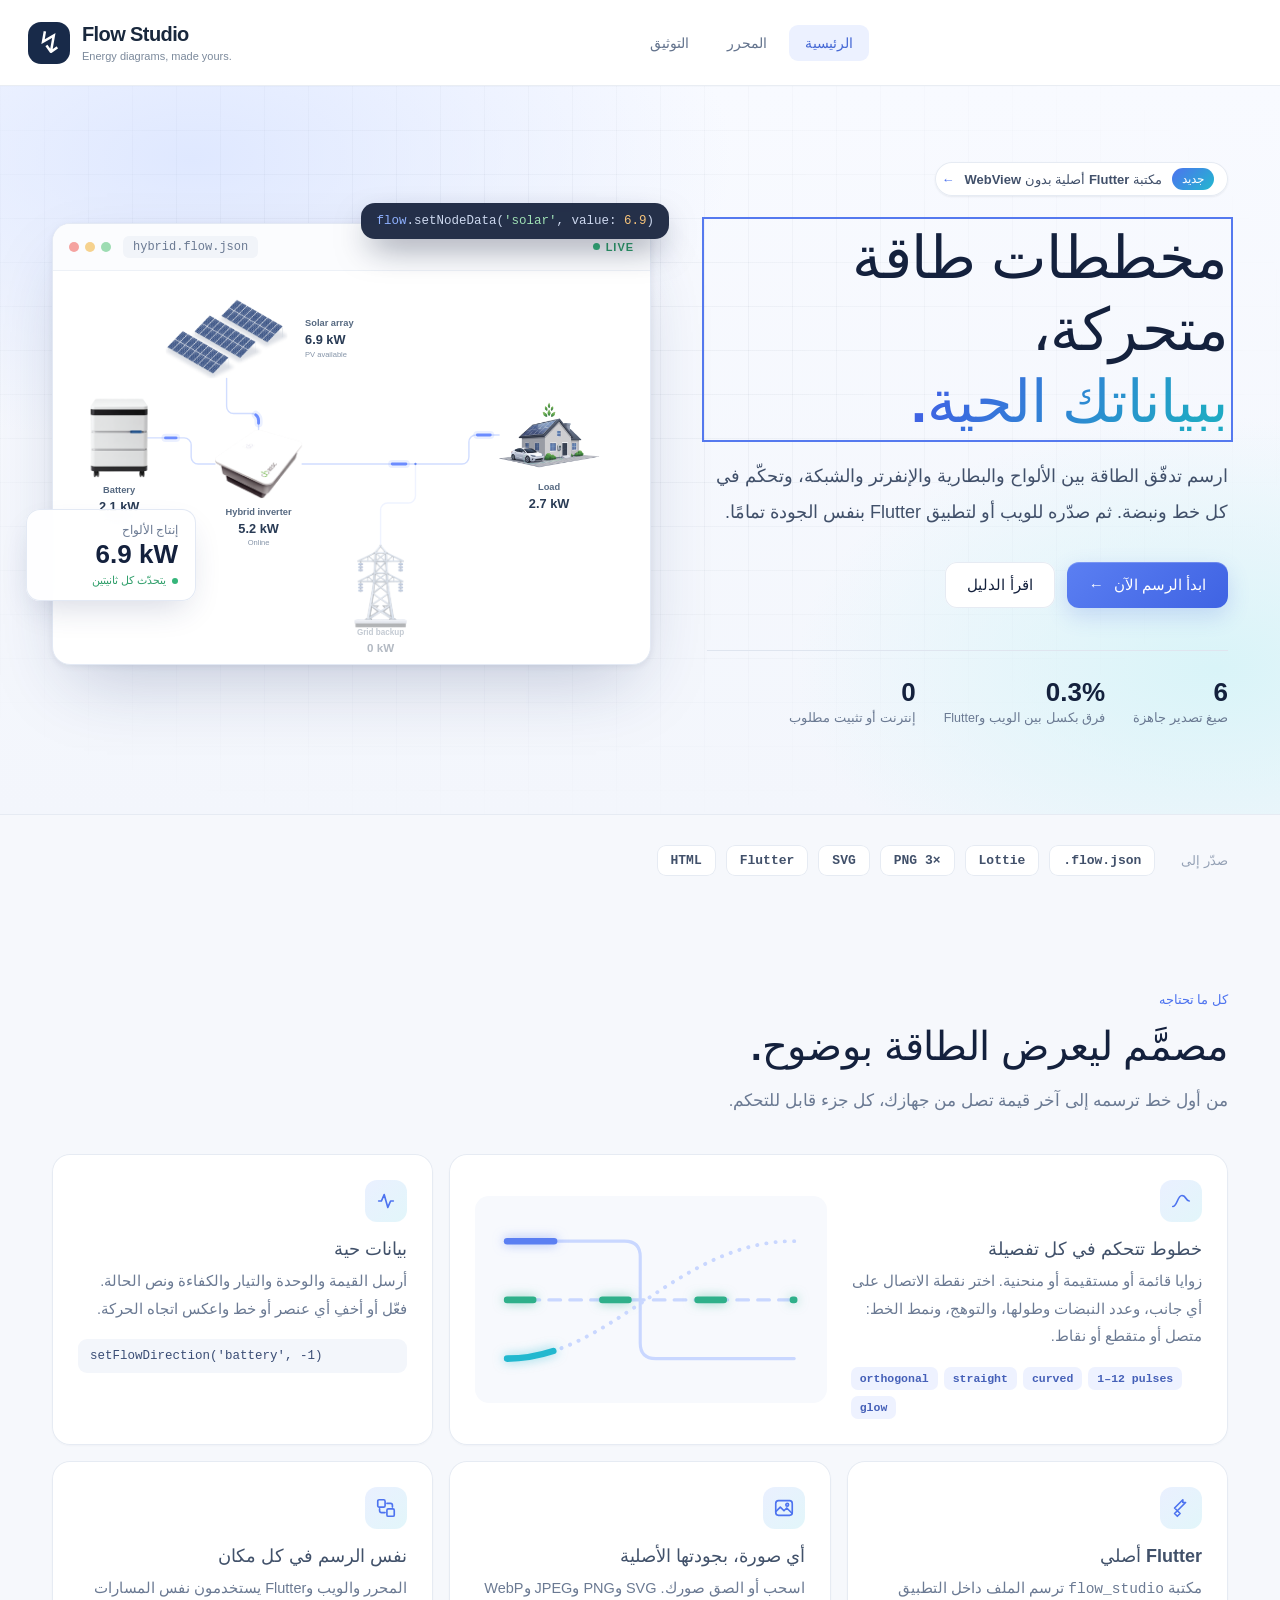
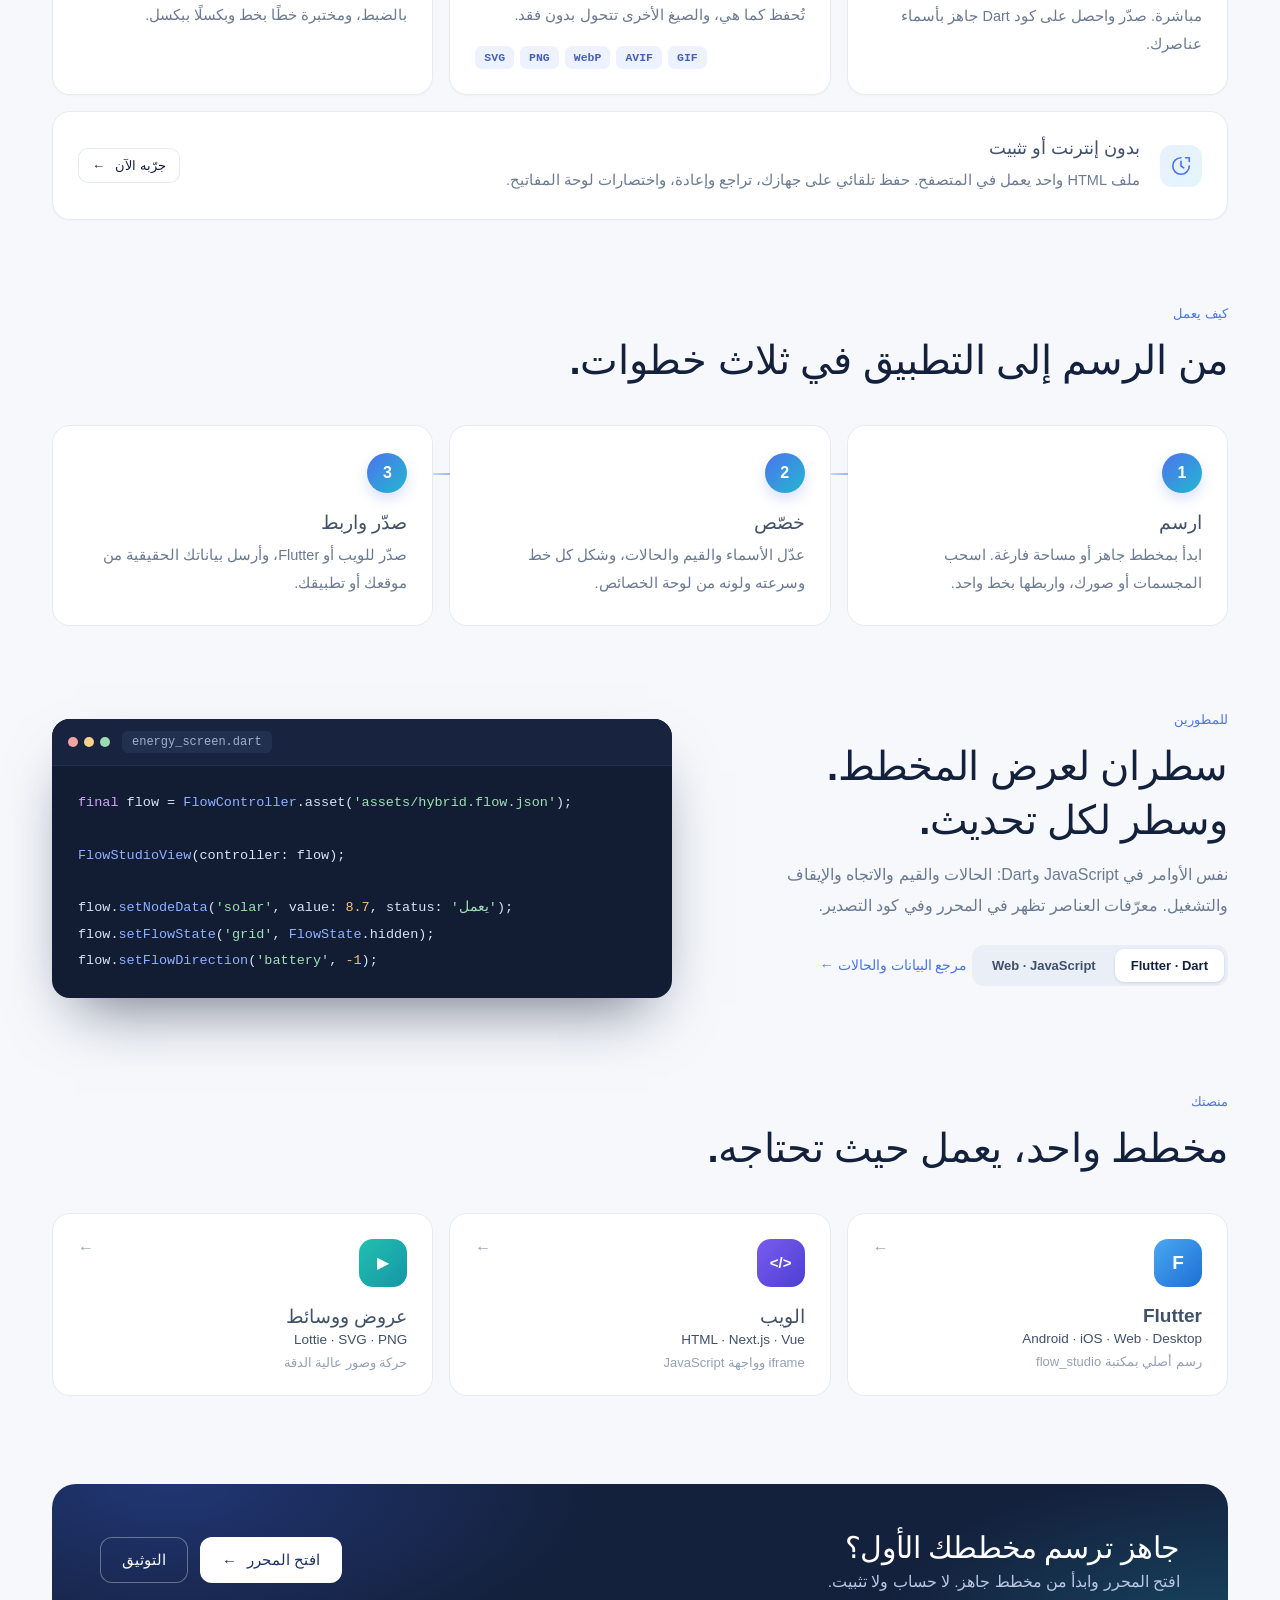
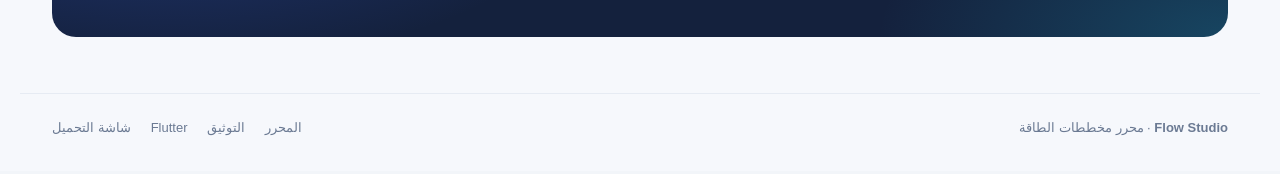
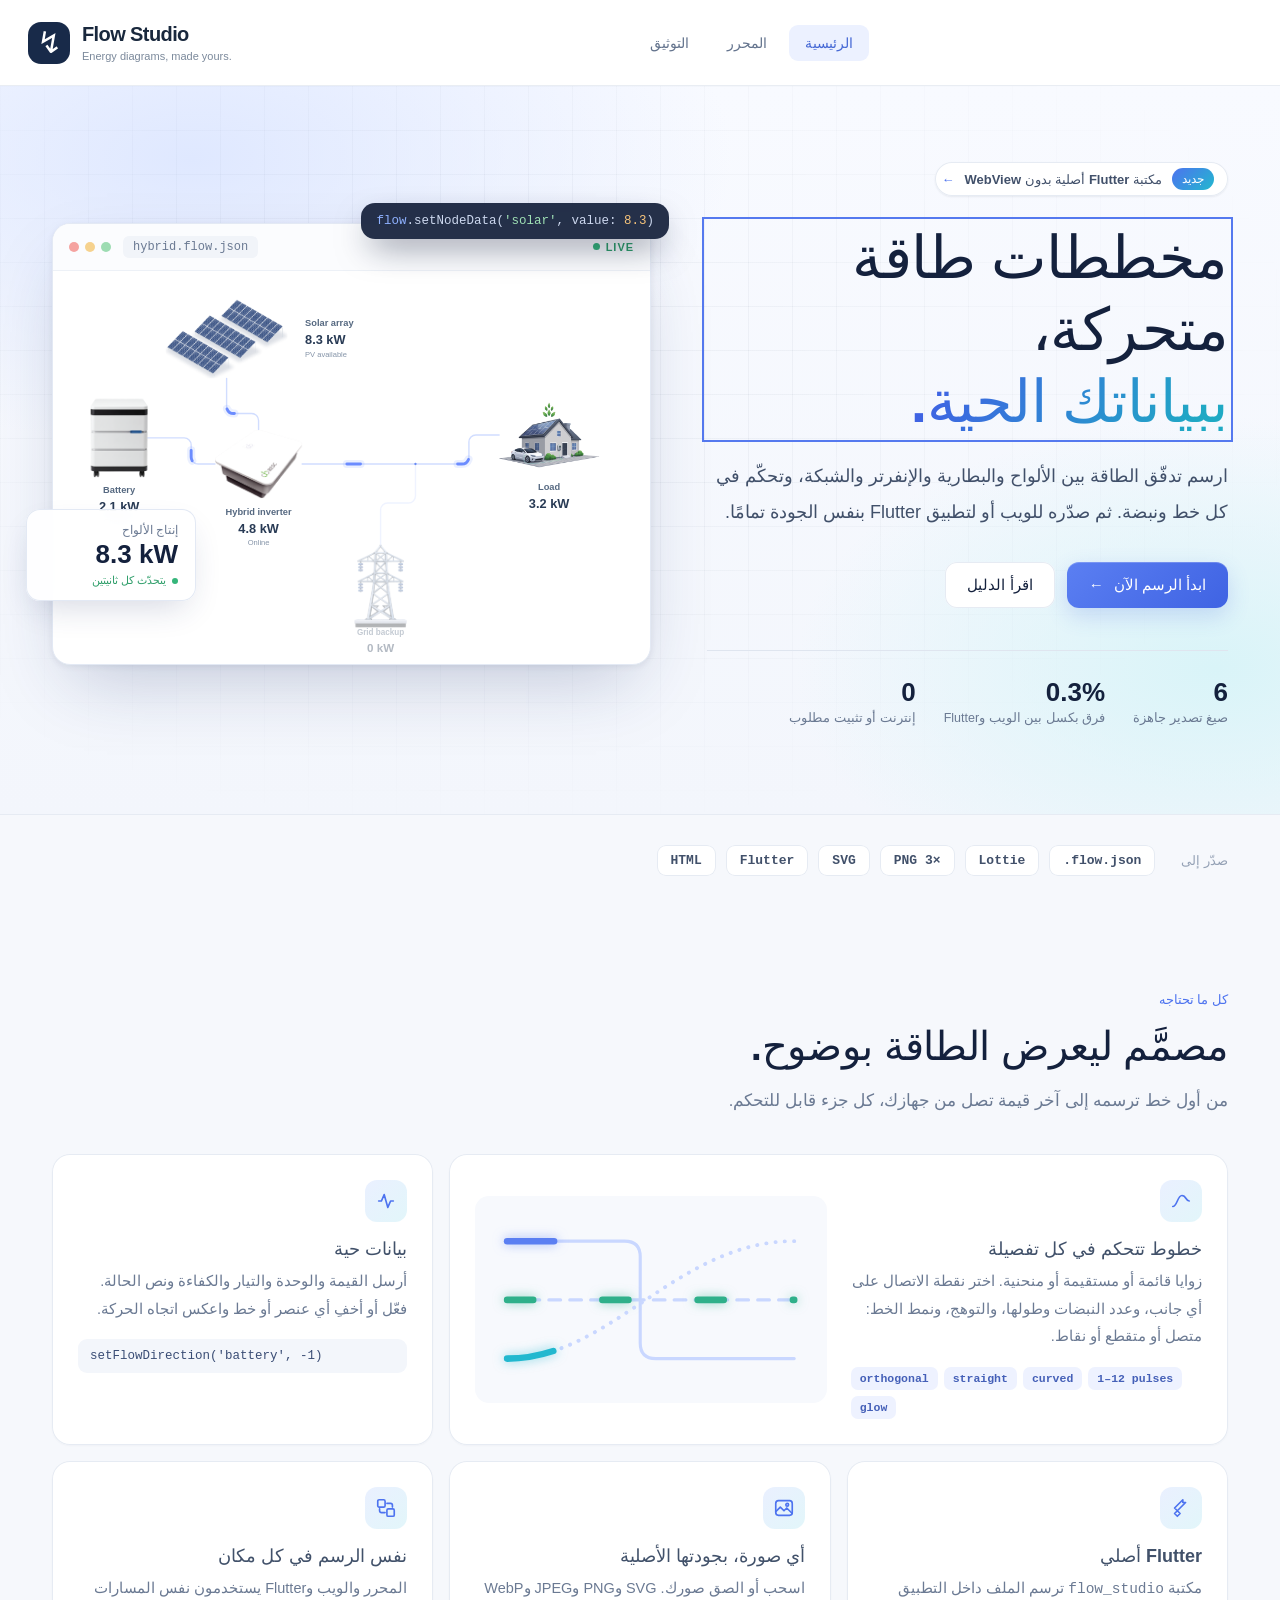
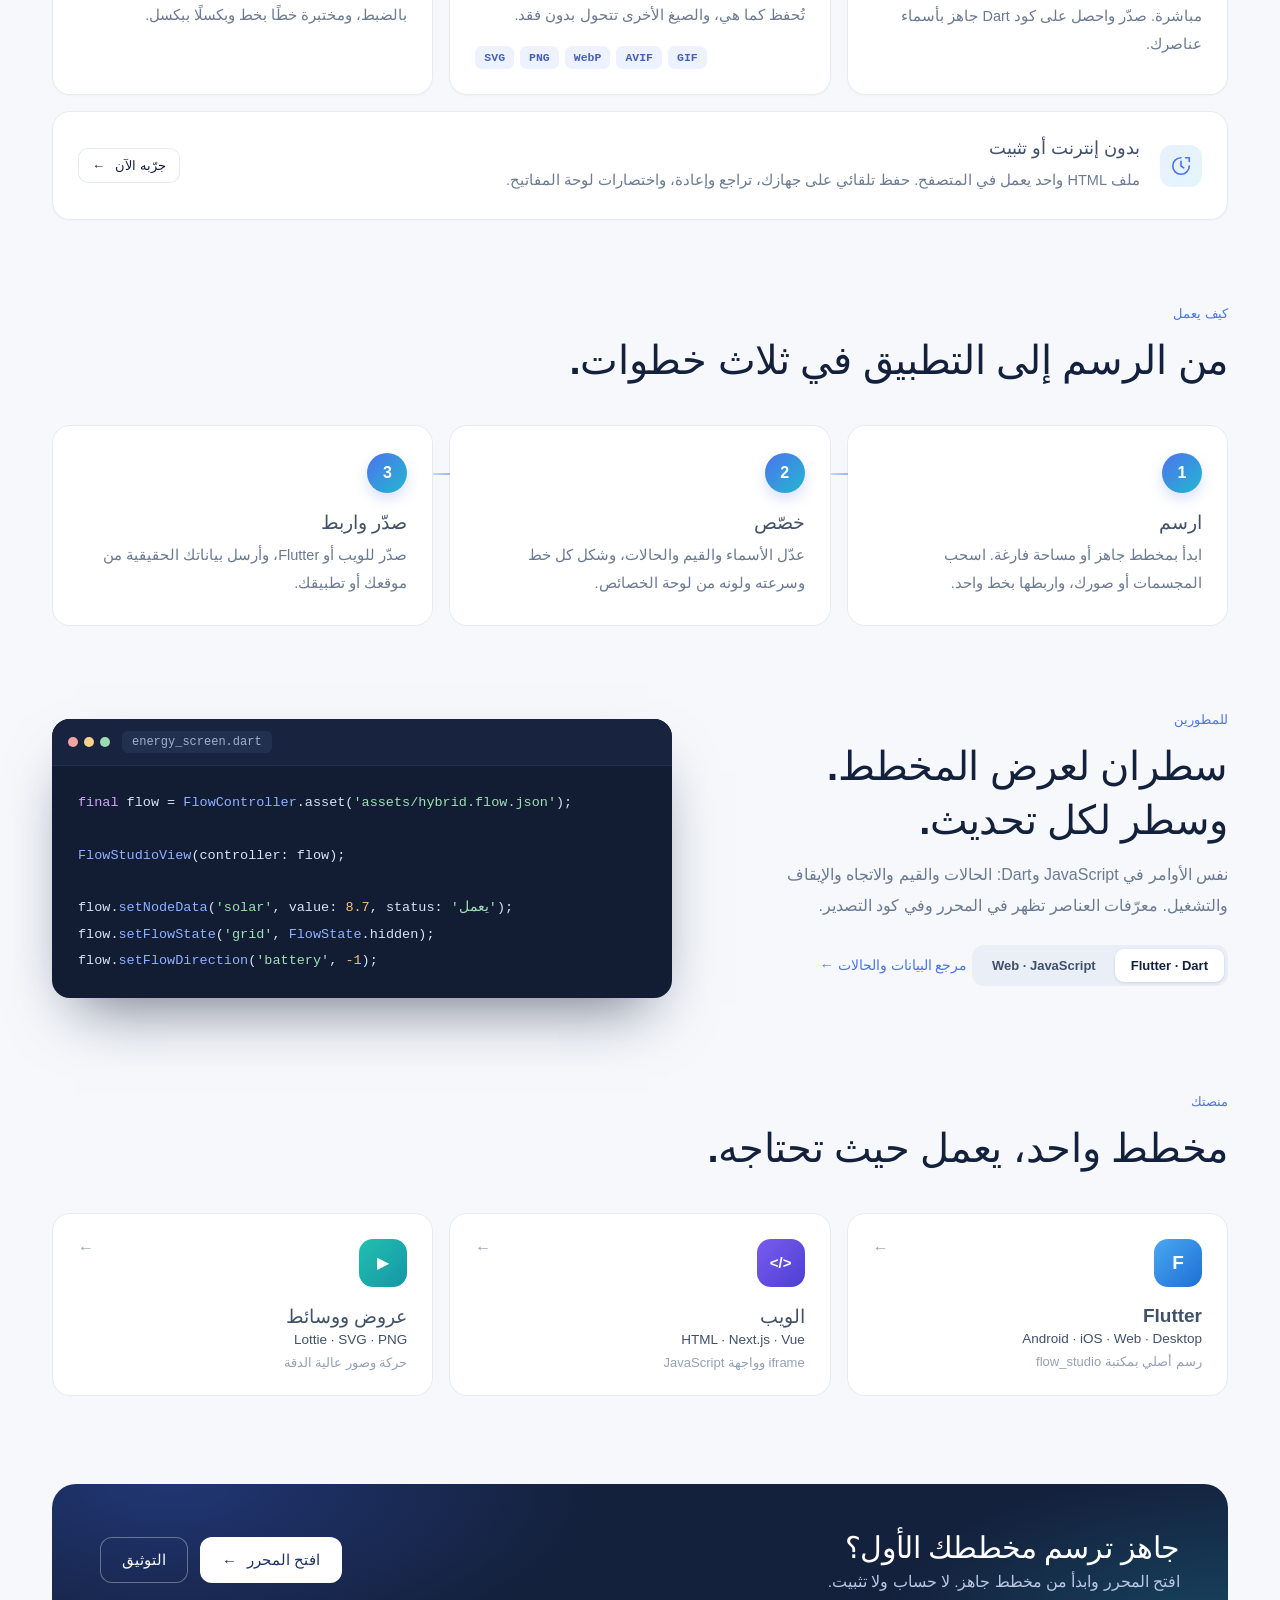
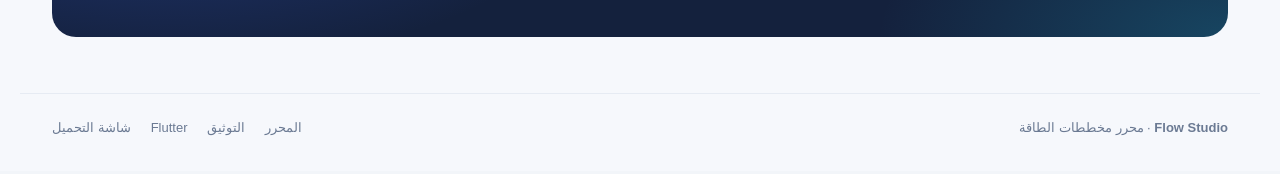
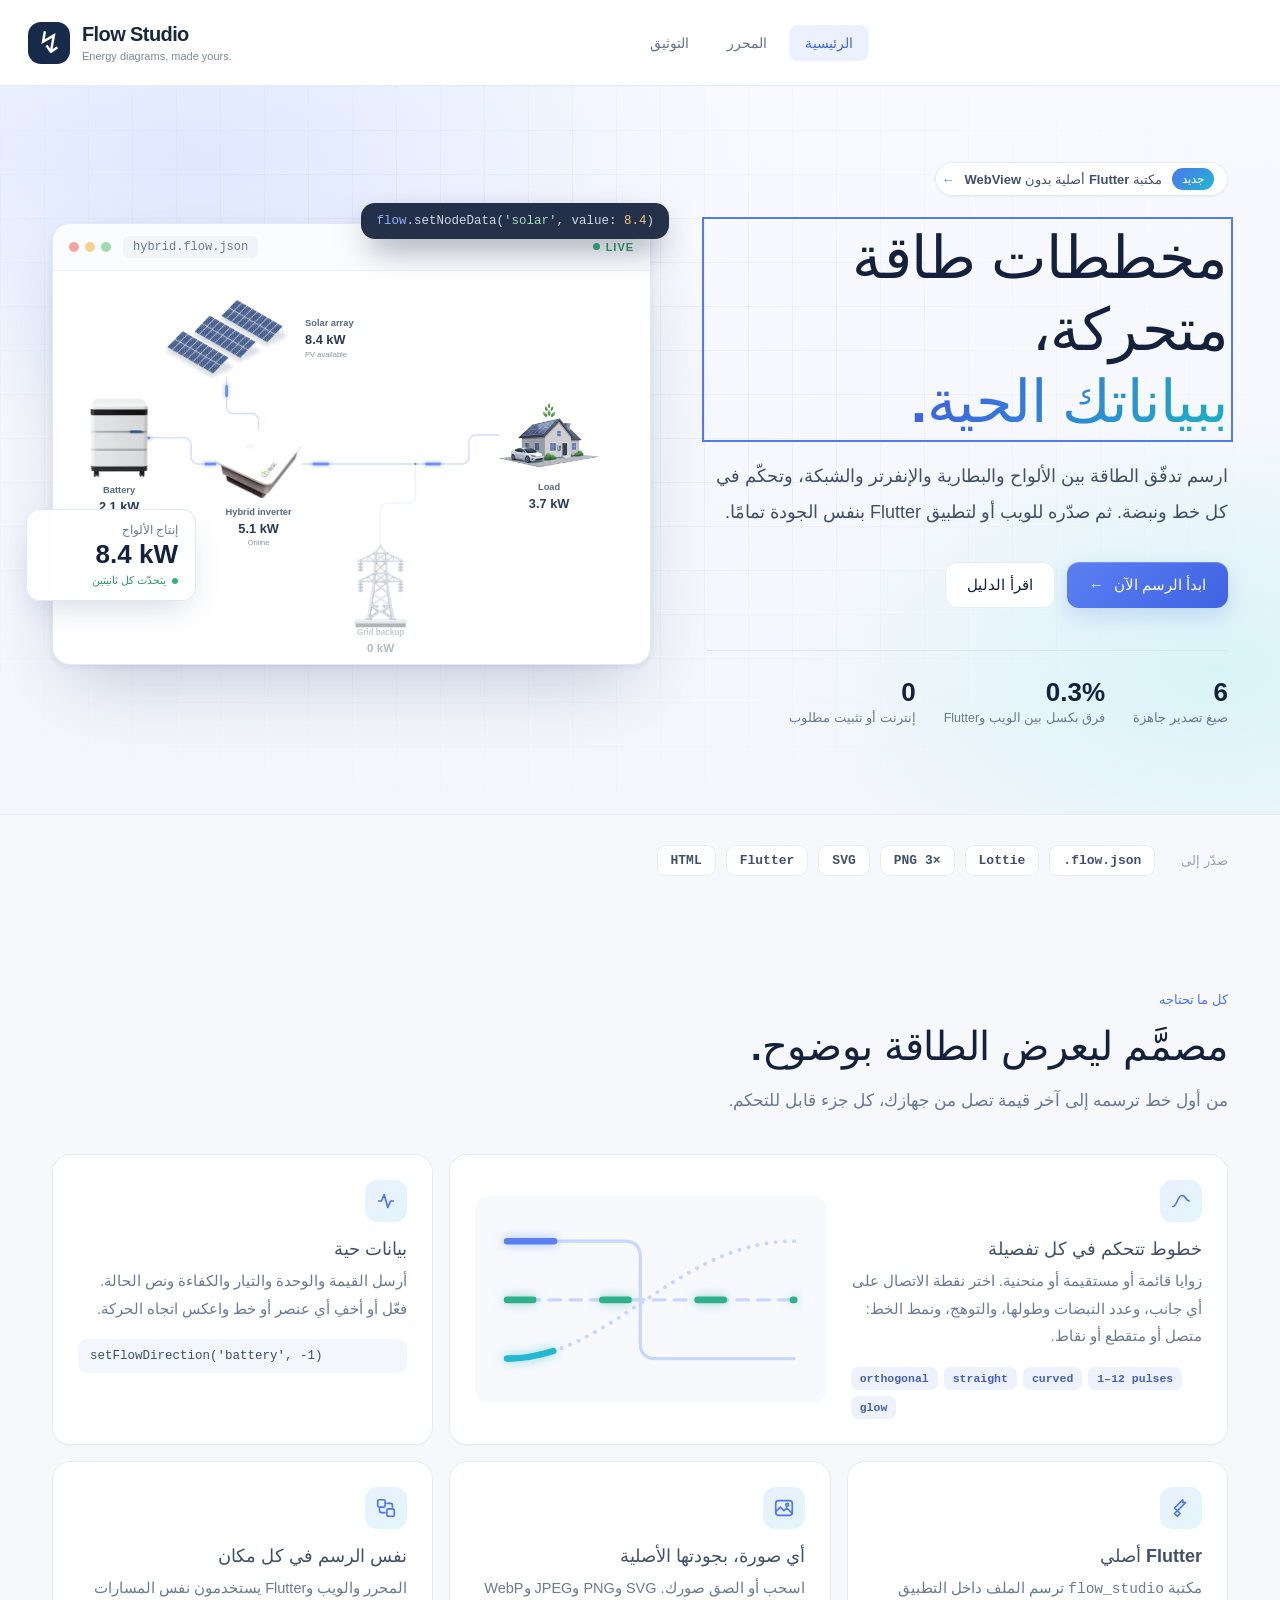
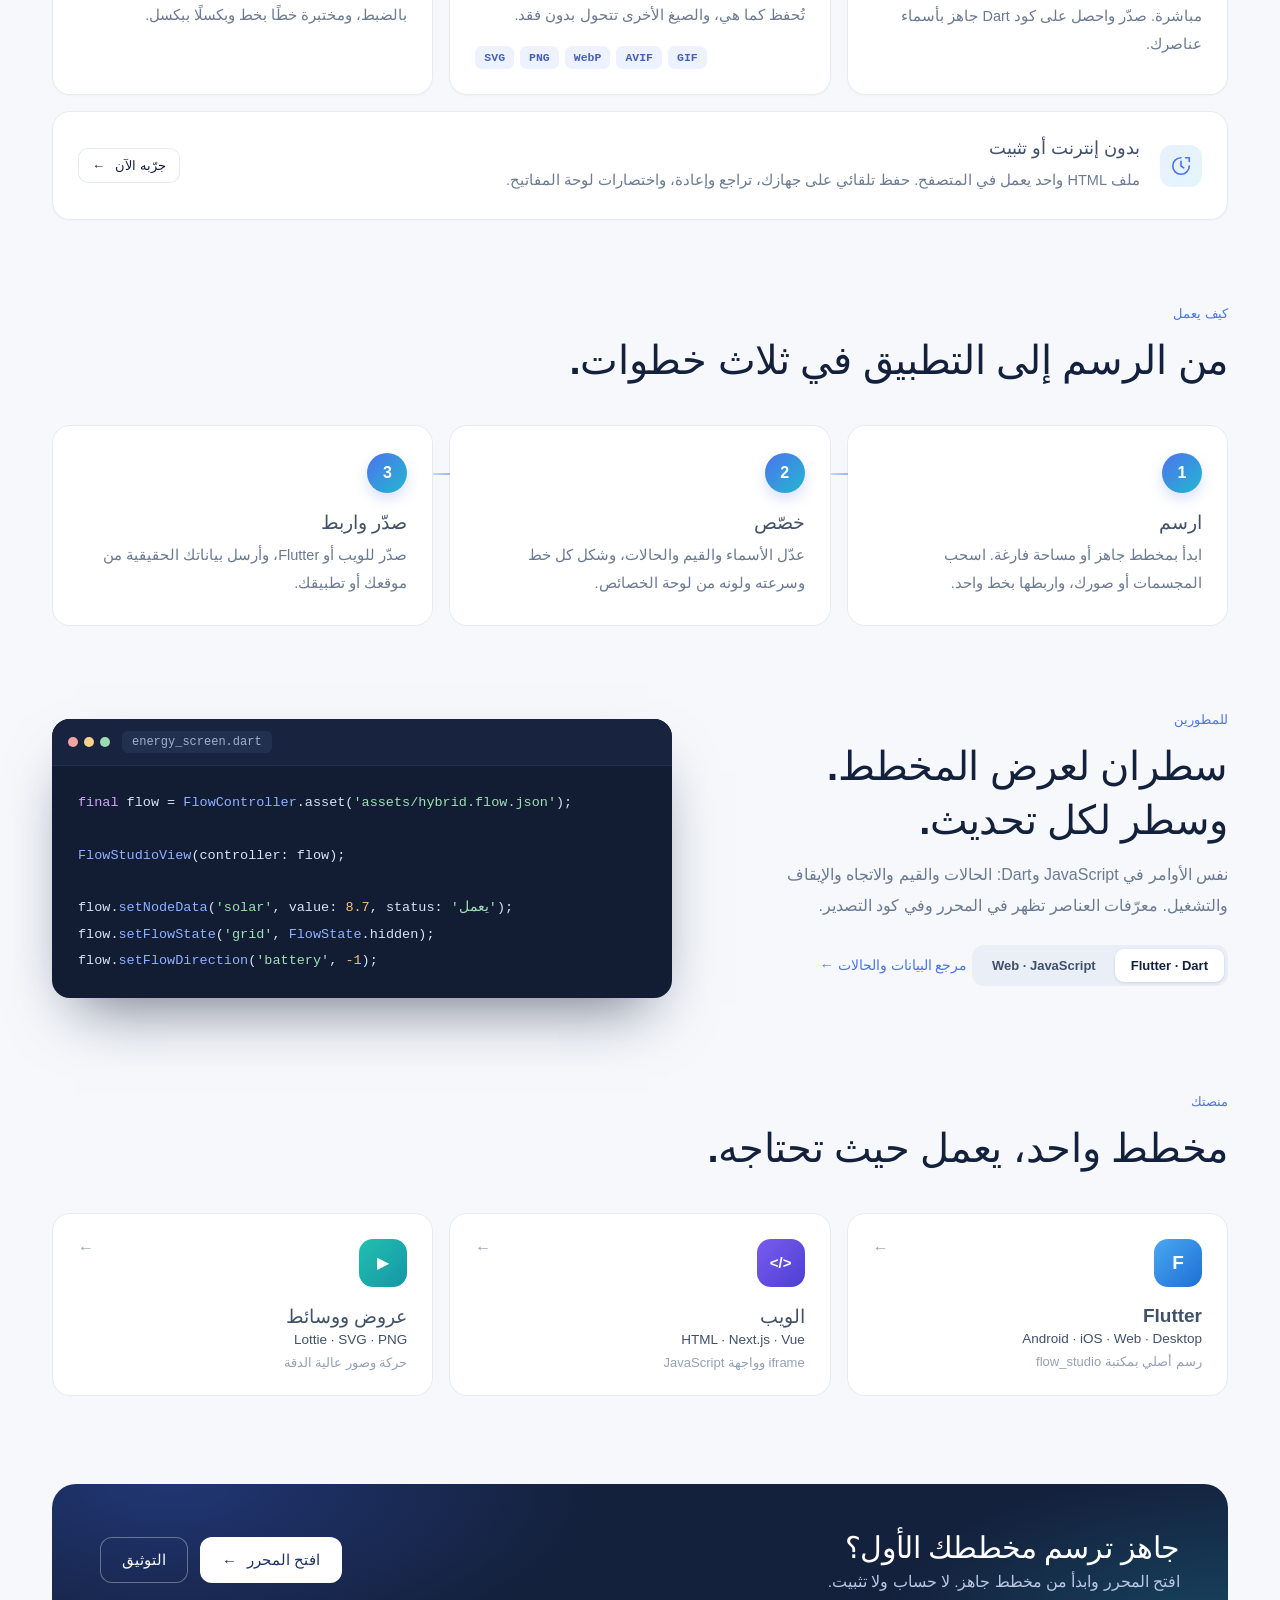
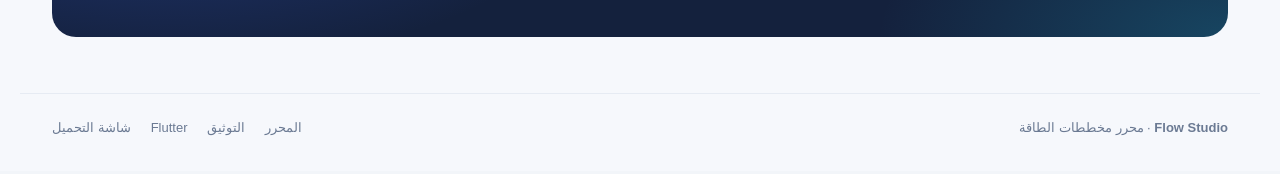
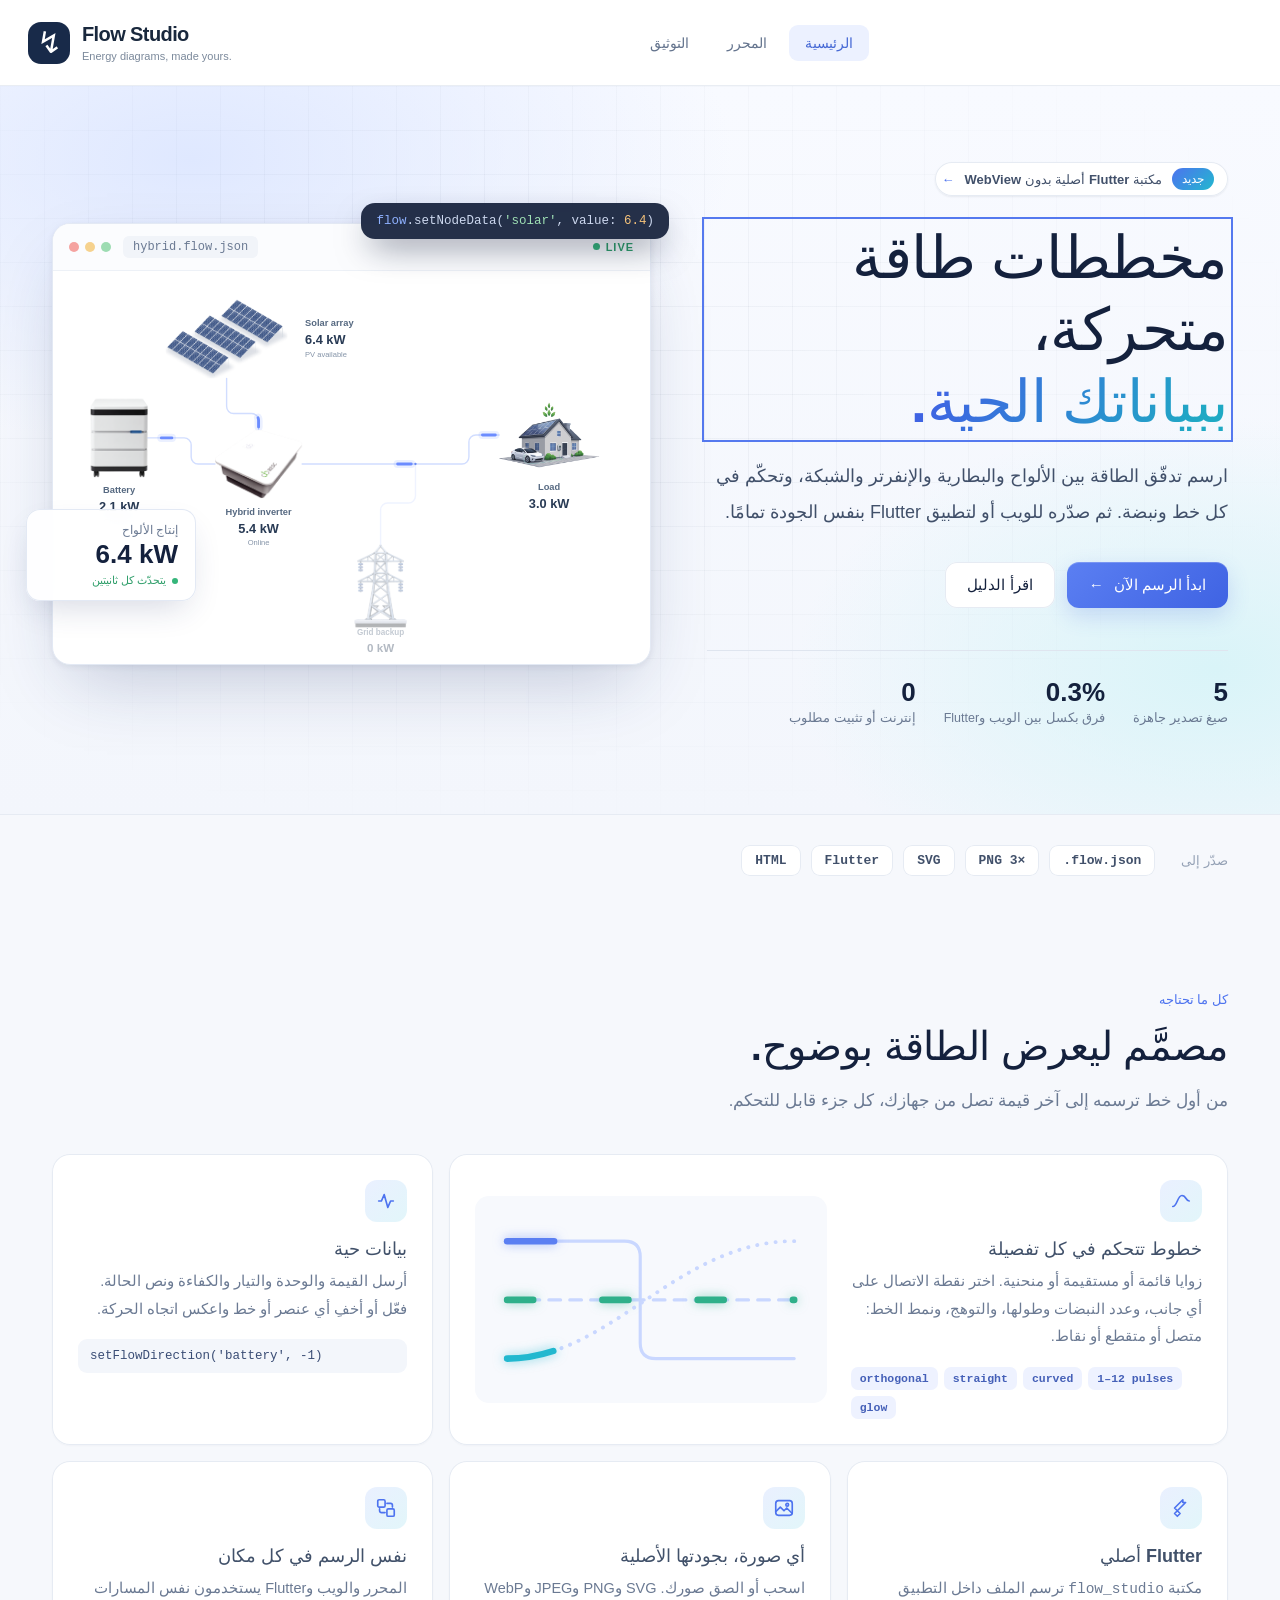
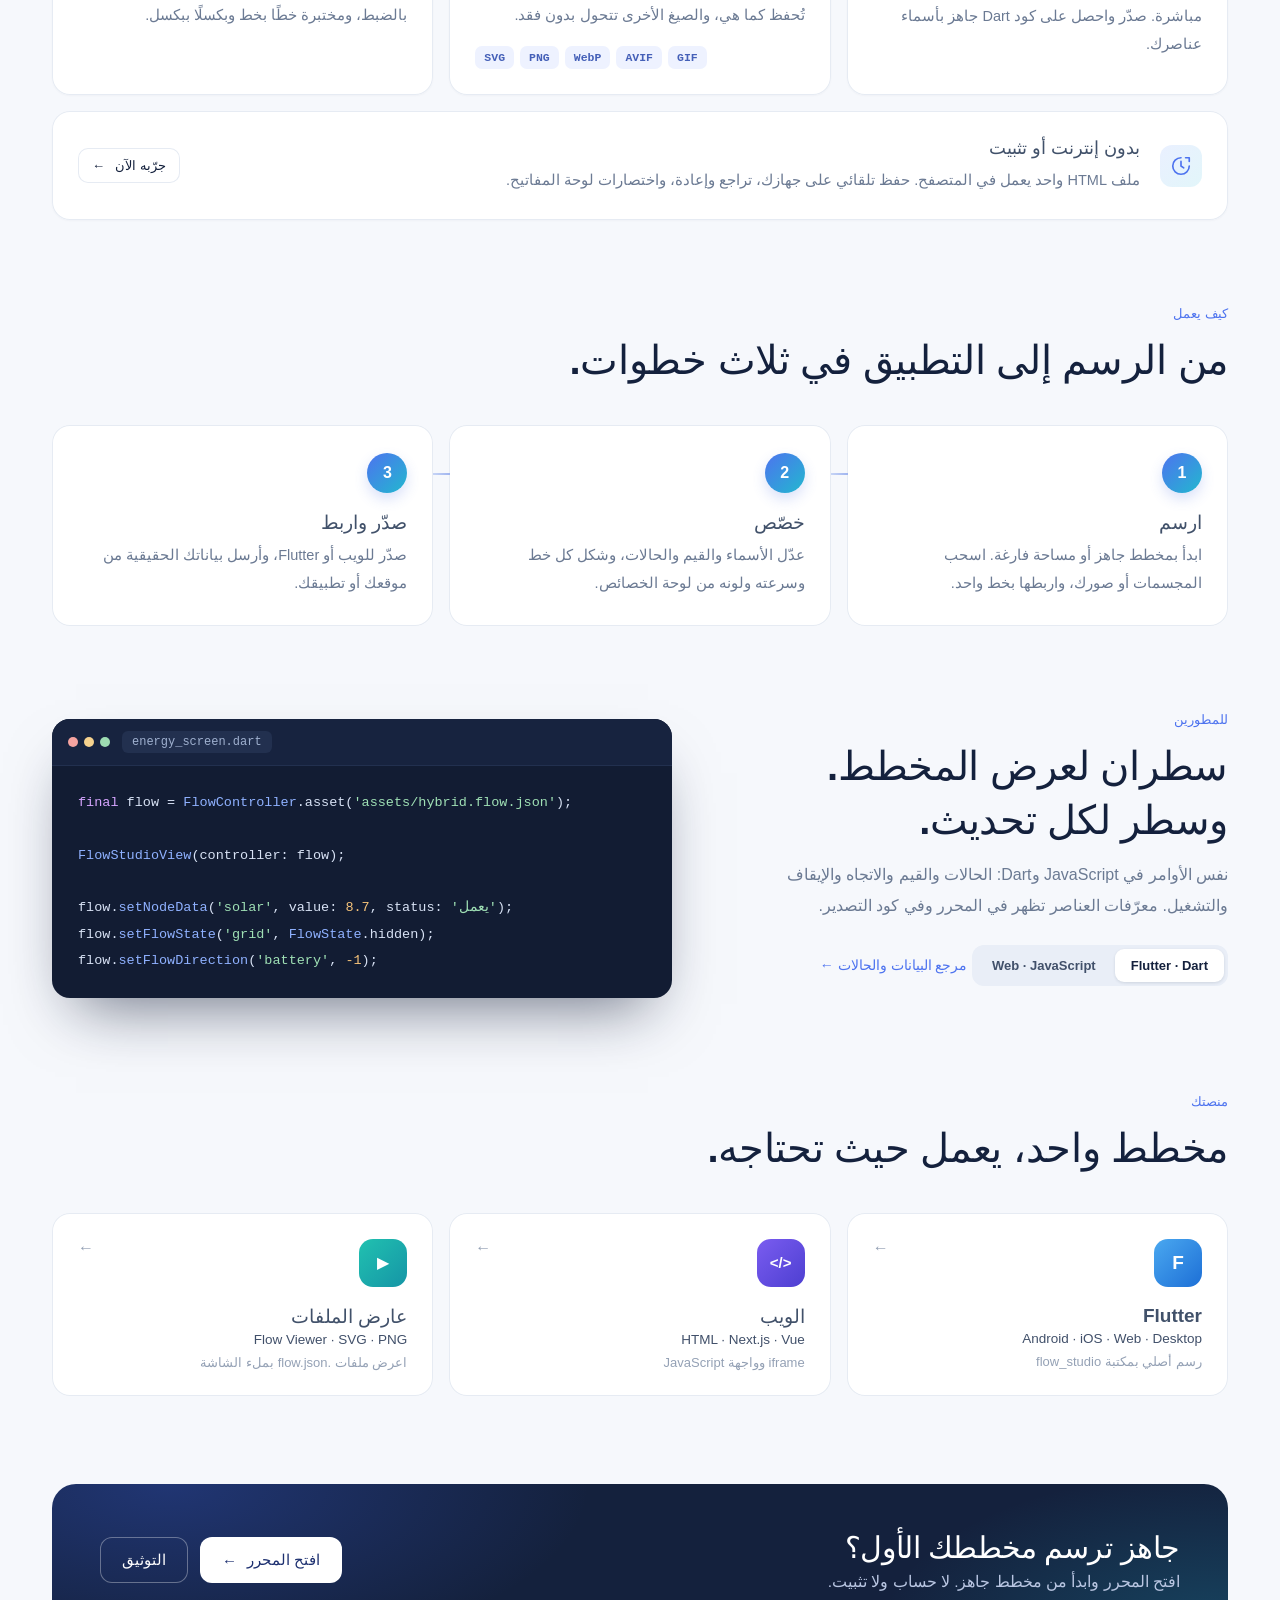
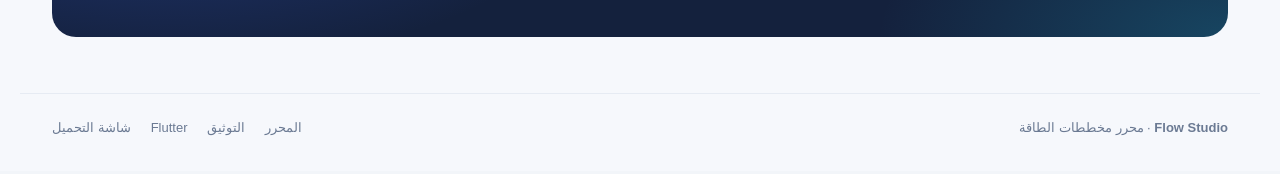
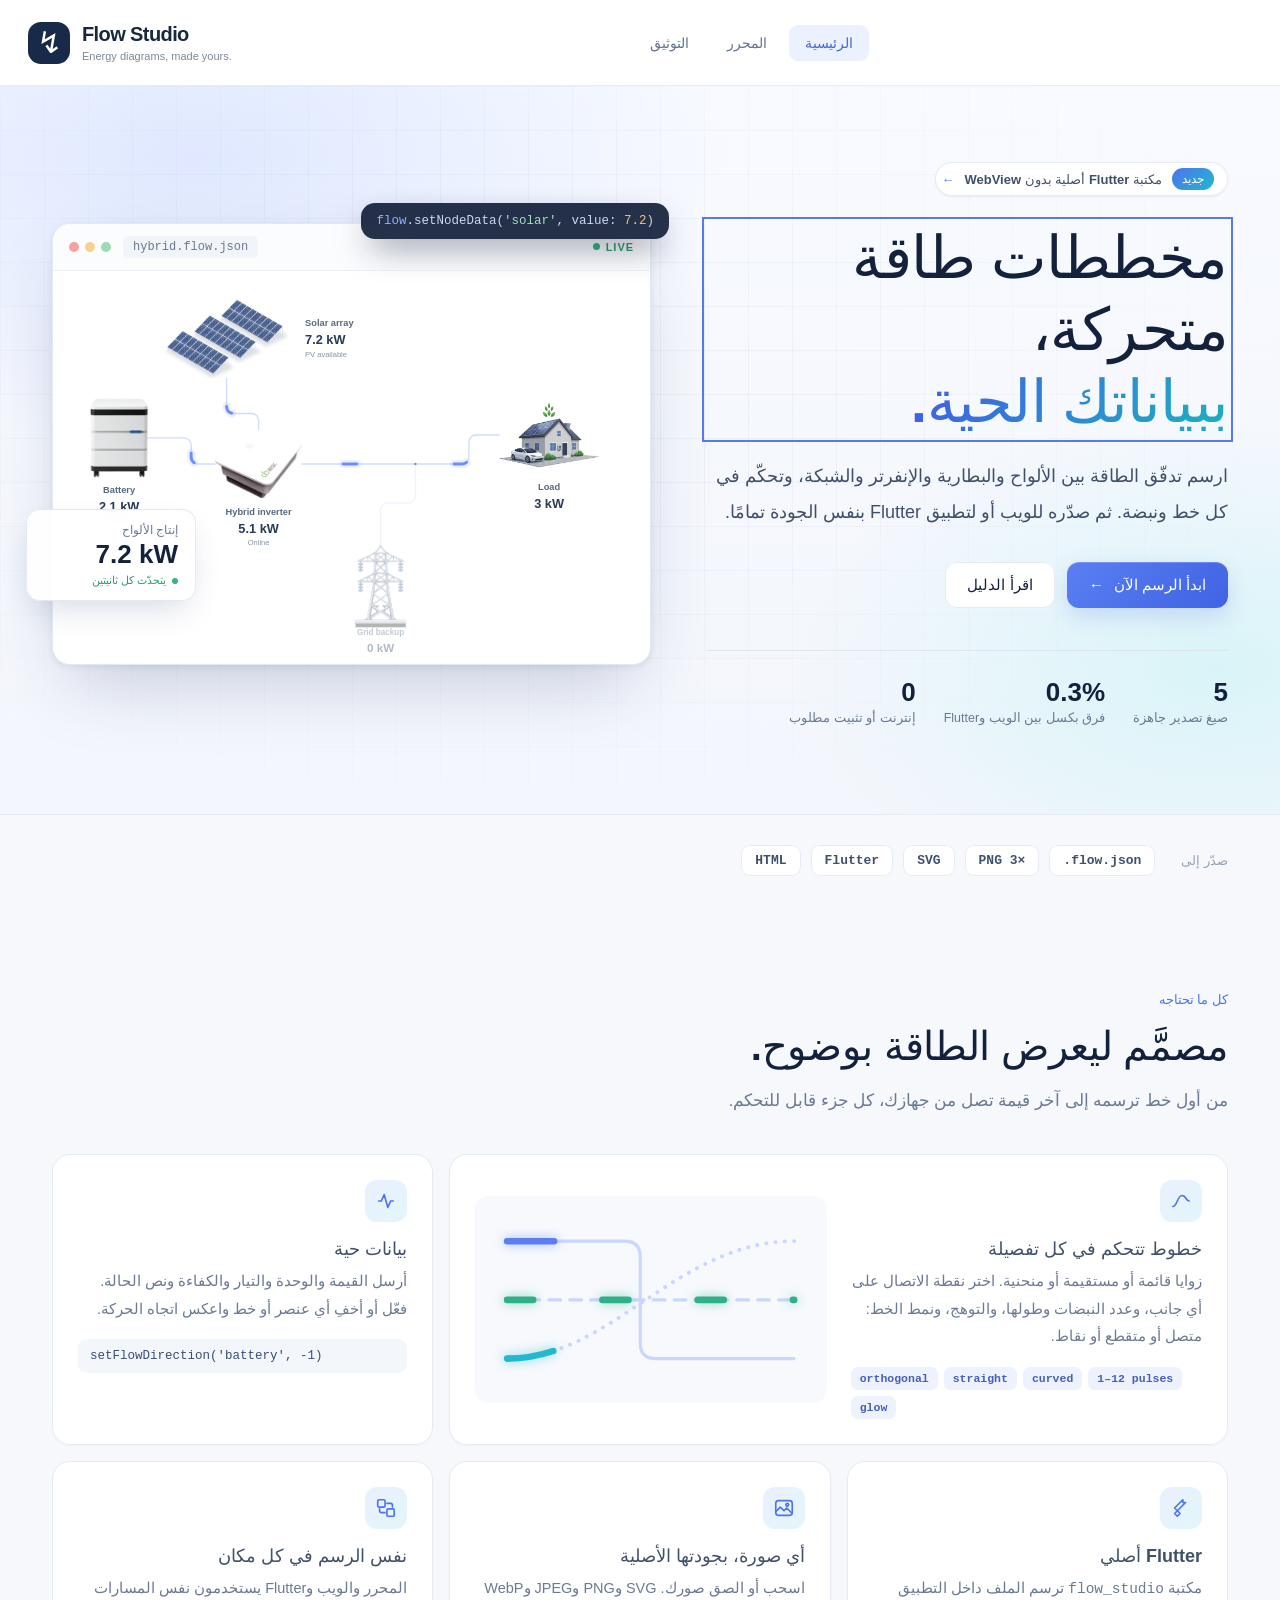
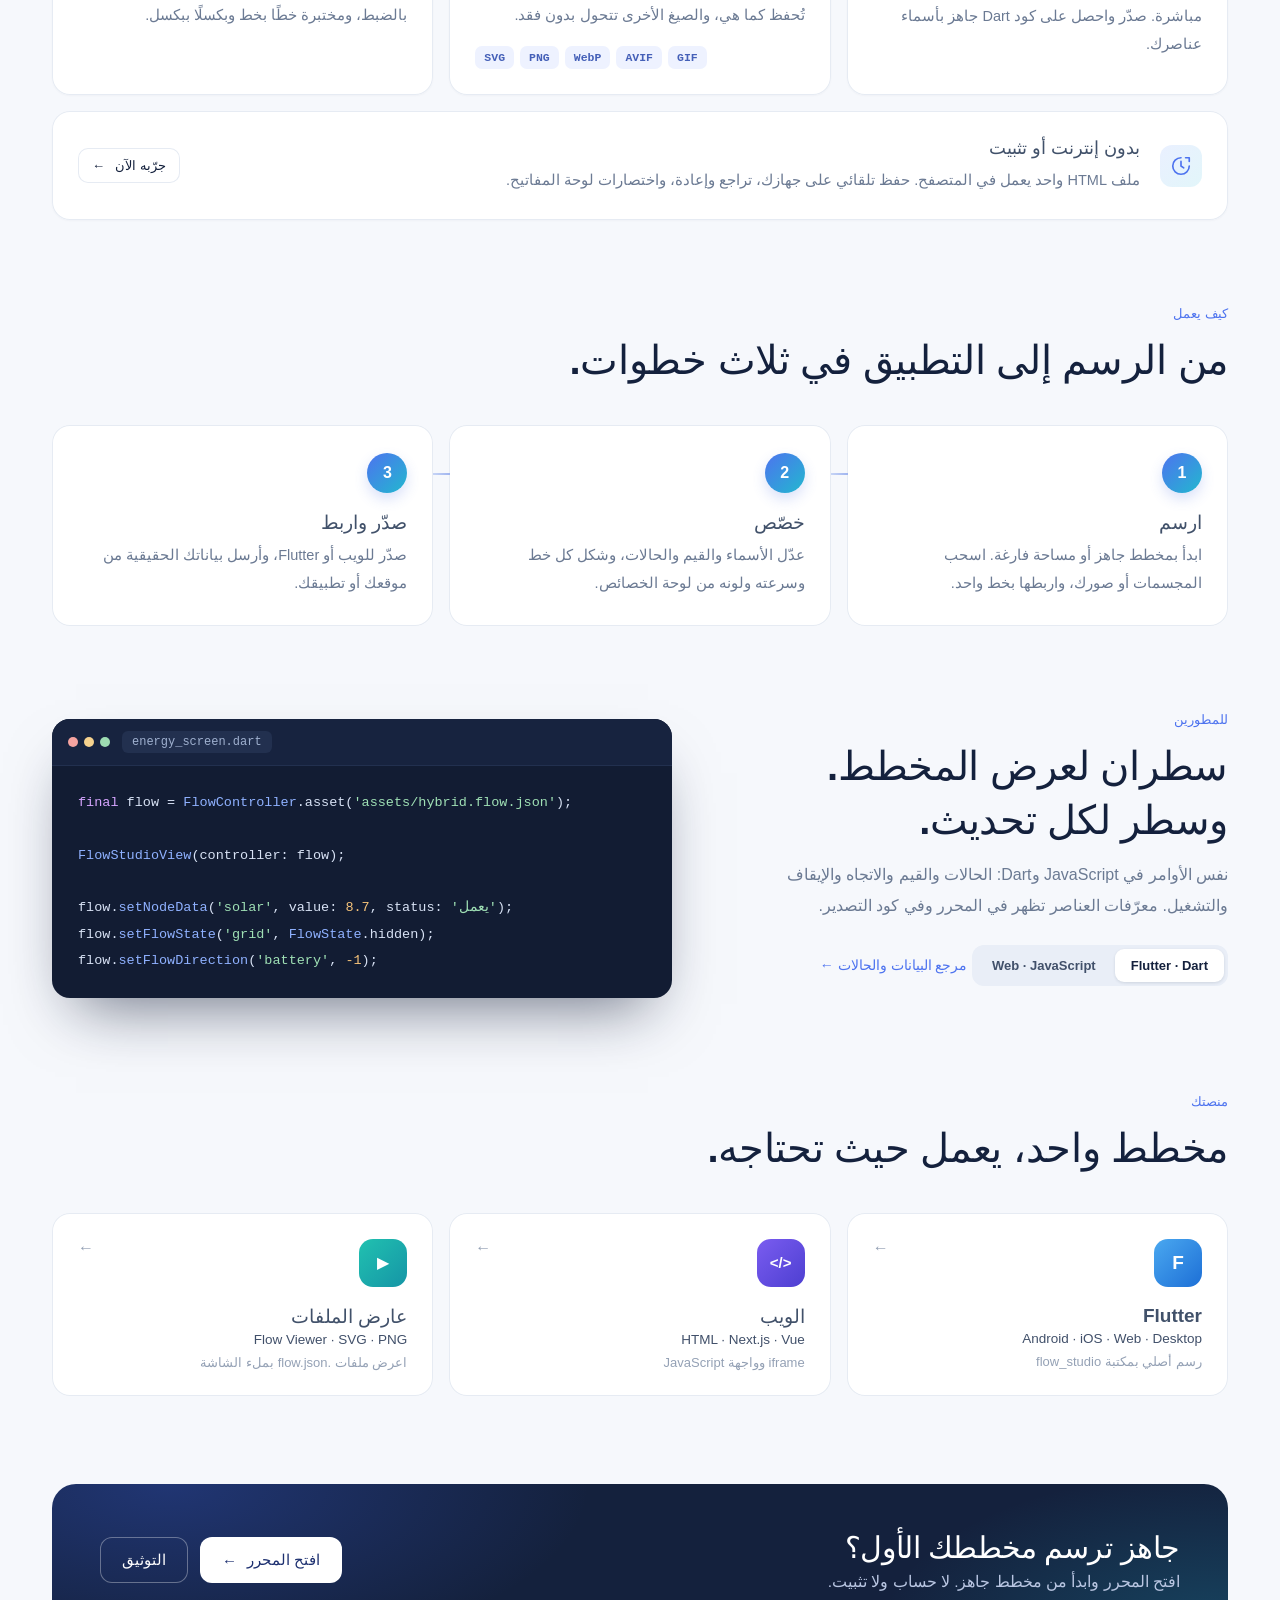
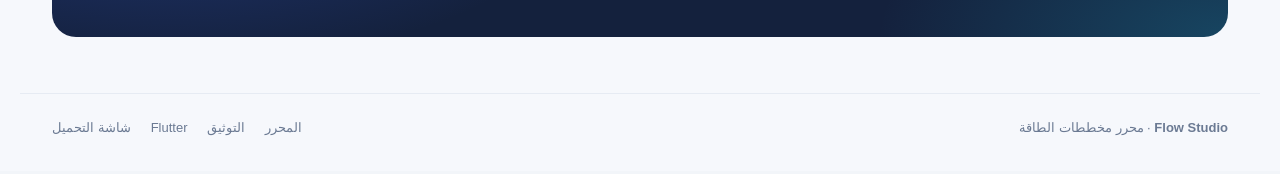
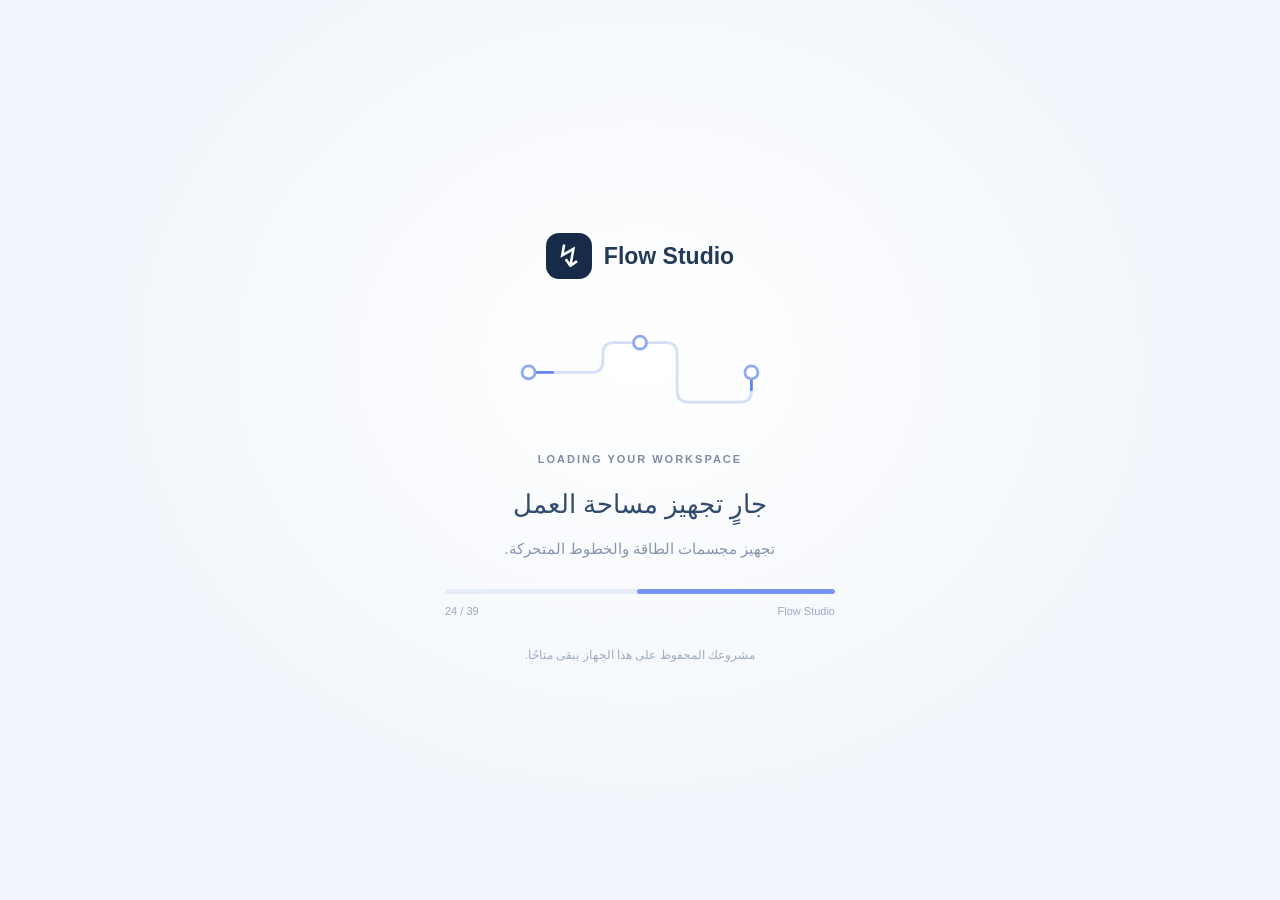
